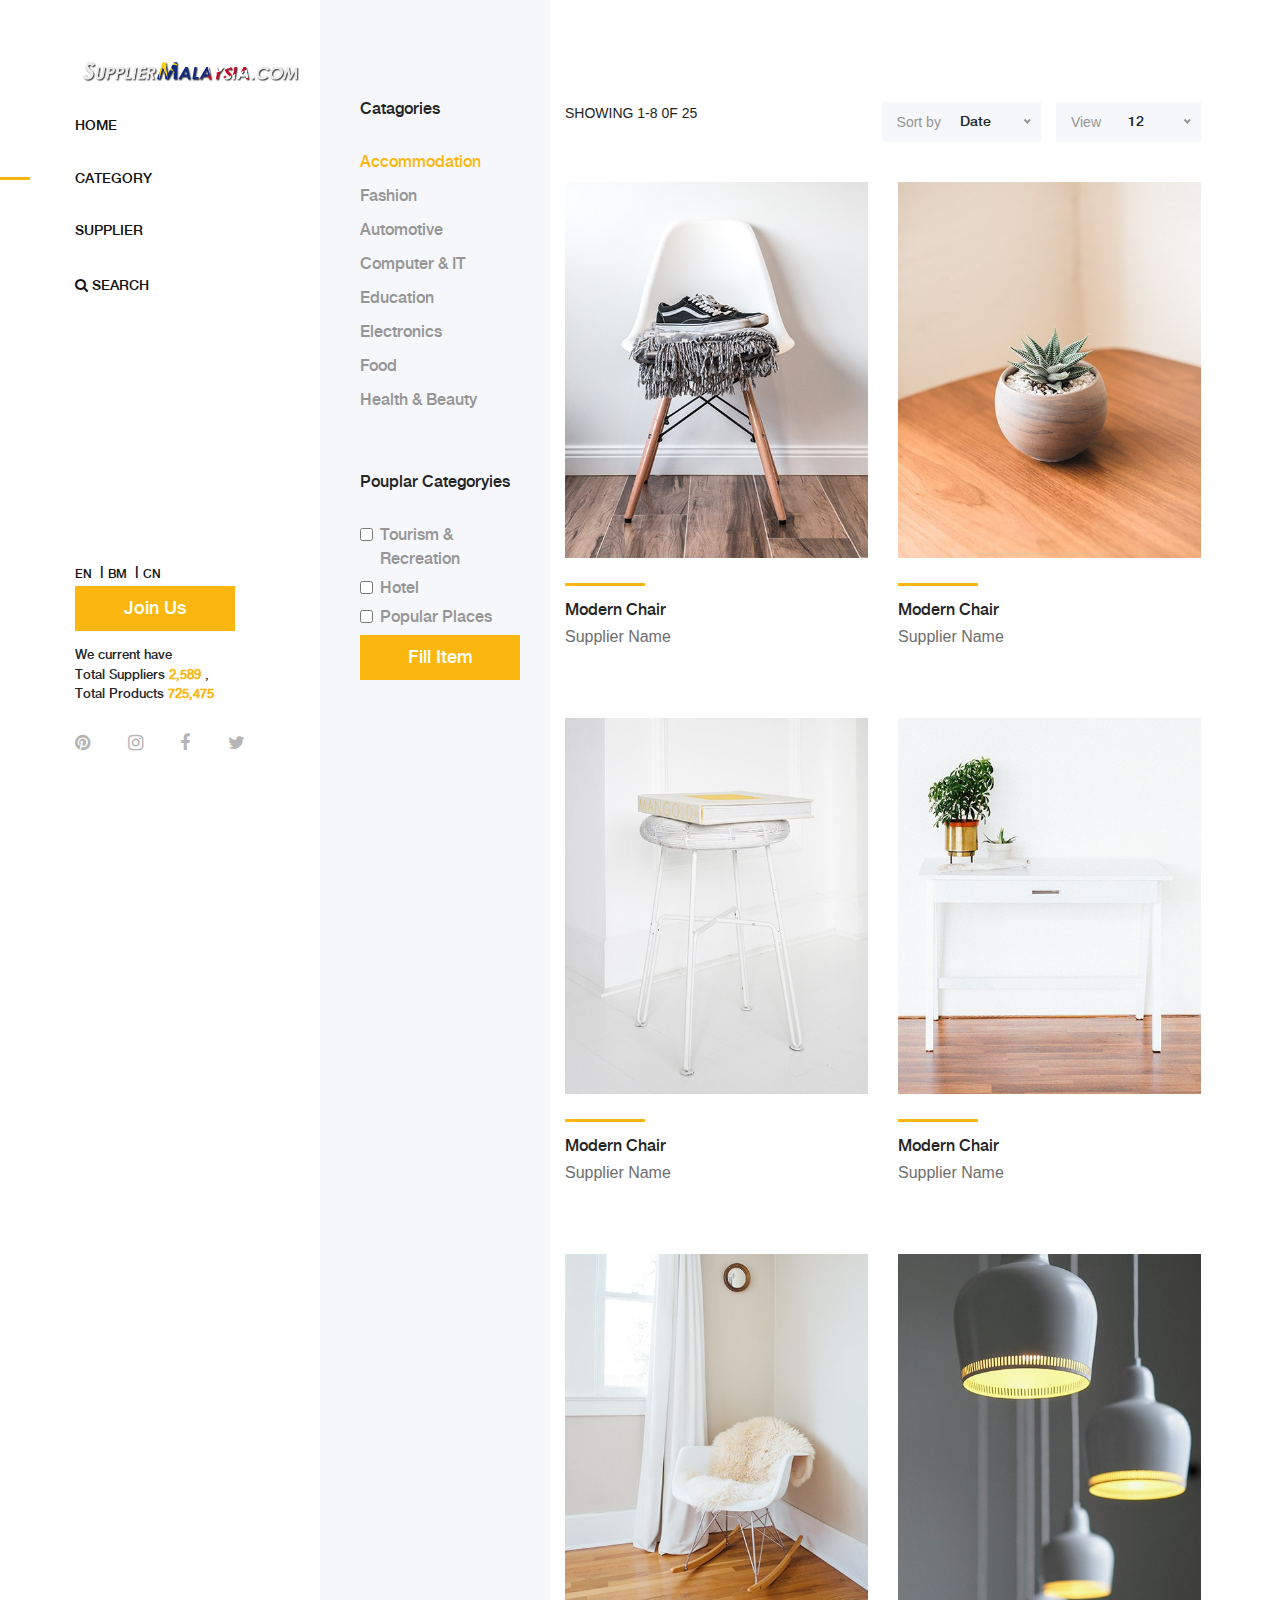
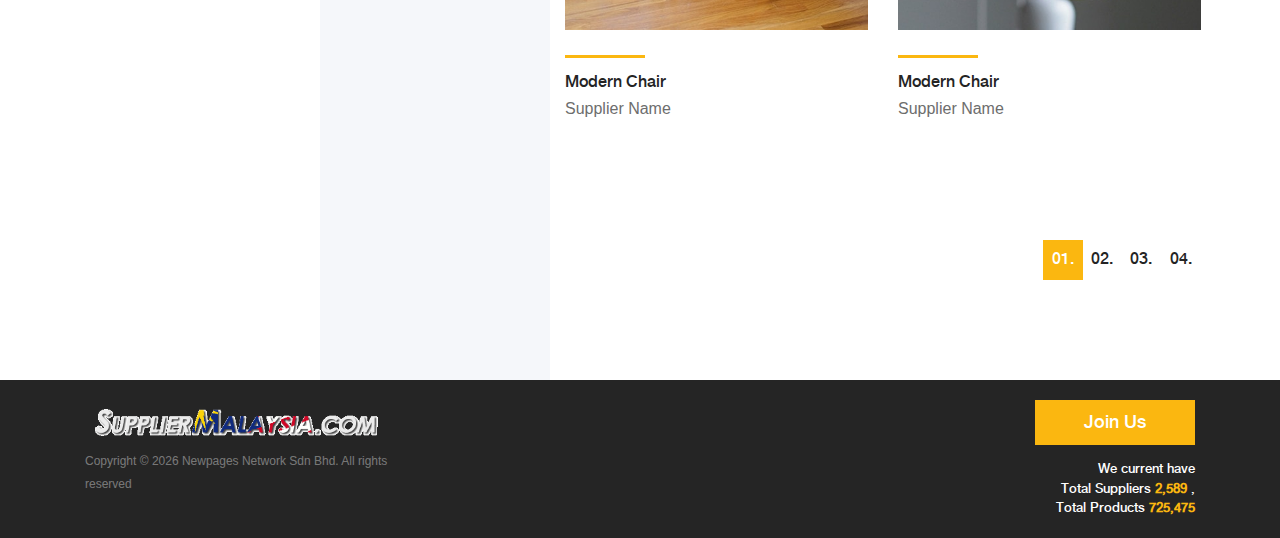
==== category-accommodation.html @ 4eb39ed2 "update" ====
<html lang="en">

<head>
    <meta charset="UTF-8">
    <meta name="description" content>
    <meta http-equiv="X-UA-Compatible" content="IE=edge">
    <meta name="viewport" content="width=device-width, initial-scale=1, shrink-to-fit=no">

    <title>Supplier Malaysia | Category</title>

    <!-- Favicon -->
    <link rel="icon" href="img/core-img/favicon.ico">

    <!-- Core Style CSS -->
    <link rel="stylesheet" href="css/core-style.css">
    <link rel="stylesheet" href="style.css">

</head>

<body>
    <!-- Search Wrapper Area Start -->
    <div class="search-wrapper section-padding-100">
        <div class="search-close">
            <i class="fa fa-close" aria-hidden="true"></i>
        </div>
        <div class="container">
            <div class="row">
                <div class="col-12">
                    <div class="search-content">
                        <img src="img/core-img/logo.gif" alt>
                        <form action="#" method="get">
                            <input type="search" name="search" id="search" placeholder="Type your keyword...">
                            <button type="submit">
                                    <i class="fa fa-search"></i>
                                </button>
                        </form>
                    </div>
                </div>
            </div>
        </div>
    </div>
    <!-- Search Wrapper Area End -->

    <!-- ##### Main Content Wrapper Start ##### -->
    <div class="main-content-wrapper d-flex clearfix">

        <!-- Mobile Nav (max width 767px) -->
        <div class="mobile-nav">
            <!-- Navbar Brand -->
            <div class="sm-navbar-brand">
                <a href="index.html">
                    <img src="img/core-img/logo.gif" alt>
                </a>
            </div>
            <!-- Navbar Toggler -->
            <div class="sm-navbar-toggler">
                <span></span>
                <span></span>
                <span></span>
            </div>
        </div>

        <!-- Header Area Start -->
        <header class="header-area clearfix">
            <!-- Close Icon -->
            <div class="nav-close">
                <i class="fa fa-close" aria-hidden="true"></i>
            </div>
            <!-- Logo -->
            <div class="d-none d-md-block sm-logo mb-15">
                <a href="index.html">
                    <img src="img/core-img/logo.gif" alt>
                </a>
            </div>
            <!-- sm Nav -->
            <nav class="sm-nav">
                <ul>
                    <li>
                        <a href="index.html">Home</a>
                    </li>
                    <li class="active">
                        <a href="category-accommodation.html">Category</a>
                    </li>
                    <li>
                        <a href="category-supplier.html">Supplier</a>
                    </li>
                    <li>
                        <a href="#" class="search-nav">
                            <i class="fa fa-search"></i> Search
                        </a>
                    </li>
                </ul>
            </nav>
            <div class="sm-btn-group mb-250"></div>
            <!-- Button Group -->
            <div class="sm-btn-group mb-30">
                    <a href="#">EN</a>&nbsp
                    |&nbsp<a href="#">BM</a>&nbsp
                    |&nbsp<a href="#">CN</a>&nbsp
                <a href="joinUs.html" class="btn sm-btn mb-15">
                        Join Us
                    </a>
                <ul class="sm-nav">
                    <li style="font-size:.8rem">We current have</li>
                    <li style="font-size:.8rem">
                        Total Suppliers
                        <strong style="color:#fbb710;">2,589</strong> ,
                    </li>
                    <li style="font-size:.8rem">
                        Total Products
                        <strong style="color:#fbb710;">725,475</strong>
                    </li>
                </ul>
            </div>
            <!-- Social Button -->
            <div class="social-info d-flex justify-content-between">
                <a href="#">
                    <i class="fa fa-pinterest" aria-hidden="true"></i>
                </a>
                <a href="#">
                    <i class="fa fa-instagram" aria-hidden="true"></i>
                </a>
                <a href="#">
                    <i class="fa fa-facebook" aria-hidden="true"></i>
                </a>
                <a href="#">
                    <i class="fa fa-twitter" aria-hidden="true"></i>
                </a>
            </div>
        </header>
        <!-- Header Area End -->

        <div class="shop_sidebar_area">

            <!-- ##### Single Widget ##### -->
            <div class="widget catagory mb-50">
                <!-- Widget Title -->
                <h6 class="widget-title mb-30">Catagories</h6>

                <!-- Catagories -->
                <div class="catagories-menu">
                    <ul>
                        <li class="active">
                            <a href="category-accommodation.html">Accommodation</a>
                        </li>
                        <li>
                            <a href="category-fashion.html">Fashion</a>
                        </li>
                        <li>
                            <a href="category-automotive.html">Automotive</a>
                        </li>
                        <li>
                            <a href="category-computers&it.html">Computer & IT</a>
                        </li>
                        <li>
                            <a href="category-eduction.html">Education</a>
                        </li>
                        <li>
                            <a href="category-electronic.html">Electronics</a>
                        </li>
                        <li>
                            <a href="category-food.html">Food</a>
                        </li>
                        <li>
                            <a href="category-h&b.html">Health & Beauty</a>
                        </li>
                    </ul>
                </div>
            </div>

            <!-- ##### Single Widget ##### -->
            <div class="widget brands mb-50">
                <!-- Widget Title -->
                <h6 class="widget-title mb-30">Pouplar Categoryies</h6>

                <div class="widget-desc">
                    <!-- Single Form Check -->
                    <div class="form-check">
                        <input class="form-check-input" type="checkbox" value id="Accommodation">
                        <label class="form-check-label" for="sm">
                                Tourism & Recreation
                            </label>
                    </div>
                    <div class="form-check">
                        <input class="form-check-input" type="checkbox" value id="Accommodation">
                        <label class="form-check-label" for="sm">
                                Hotel
                            </label>
                    </div>
                    <div class="form-check">
                        <input class="form-check-input" type="checkbox" value id="Accommodation">
                        <label class="form-check-label" for="sm">
                                Popular Places
                            </label>
                    </div>
                    <div class="sm-btn-group mb-30">
                        <button class="btn sm-btn">Fill Item</button>
                    </div>
                </div>
            </div>
        </div>

        <div class="sm_product_area section-padding-100">
            <div class="container-fluid">

                <div class="row">
                    <div class="col-12">
                        <div class="product-topbar d-xl-flex align-items-end justify-content-between">
                            <!-- Total Products -->
                            <div class="total-products">
                                <p>Showing 1-8 0f 25</p>
                            </div>
                            <!-- Sorting -->
                            <div class="product-sorting d-flex">
                                <div class="sort-by-date d-flex align-items-center mr-15">
                                    <p>Sort by</p>
                                    <form action="#" method="get">
                                        <select name="select" id="sortBydate">
                                                <option value="value">Date</option>
                                                <option value="value">Newest</option>
                                                <option value="value">Popular</option>
                                            </select>
                                    </form>
                                </div>
                                <div class="view-product d-flex align-items-center">
                                    <p>View</p>
                                    <form action="#" method="get">
                                        <select name="select" id="viewProduct">
                                                <option value="value">12</option>
                                                <option value="value">24</option>
                                                <option value="value">48</option>
                                                <option value="value">96</option>
                                            </select>
                                    </form>
                                </div>
                            </div>
                        </div>
                    </div>
                </div>

                <div class="row">

                    <!-- Single Product Area -->
                    <div class="col-12 col-sm-6 col-md-12 col-xl-6">
                        <div class="single-product-wrapper">
                            <!-- Product Image -->
                            <div class="product-img">
                                <a href="product-details.html">
                                    <img src="img/product-img/product1.jpg" alt>
                                    <!-- Hover Thumb -->
                                    <img class="hover-img" src="img/product-img/product2.jpg" alt>
                                </a>
                            </div>

                            <!-- Product Description -->
                            <div class="product-description d-flex align-items-center justify-content-between">
                                <!-- Product Meta Data -->
                                <div class="product-meta-data">
                                    <div class="line"></div>
                                    <a href="product-details.html">
                                        <h6>Modern Chair</h6>
                                        <p>Supplier Name</p>
                                    </a>
                                </div>
                            </div>
                        </div>
                    </div>

                    <!-- Single Product Area -->
                    <div class="col-12 col-sm-6 col-md-12 col-xl-6">
                        <div class="single-product-wrapper">
                            <!-- Product Image -->
                            <div class="product-img">
                                <a href="product-details.html">
                                    <img src="img/product-img/product2.jpg" alt>
                                    <!-- Hover Thumb -->
                                    <img class="hover-img" src="img/product-img/product3.jpg" alt>
                                </a>
                            </div>

                            <!-- Product Description -->
                            <div class="product-description d-flex align-items-center justify-content-between">
                                <!-- Product Meta Data -->
                                <div class="product-meta-data">
                                    <div class="line"></div>
                                    <a href="product-details.html">
                                        <h6>Modern Chair</h6>
                                        <p>Supplier Name</p>
                                    </a>
                                </div>
                            </div>
                        </div>
                    </div>

                    <!-- Single Product Area -->
                    <div class="col-12 col-sm-6 col-md-12 col-xl-6">
                        <div class="single-product-wrapper">
                            <!-- Product Image -->
                            <div class="product-img">
                                <a href="product-details.html">
                                    <img src="img/product-img/product3.jpg" alt>
                                    <!-- Hover Thumb -->
                                    <img class="hover-img" src="img/product-img/product4.jpg" alt>
                                </a>
                            </div>

                            <!-- Product Description -->
                            <div class="product-description d-flex align-items-center justify-content-between">
                                <!-- Product Meta Data -->
                                <div class="product-meta-data">
                                    <div class="line"></div>
                                    <a href="product-details.html">
                                        <h6>Modern Chair</h6>
                                        <p>Supplier Name</p>
                                    </a>
                                </div>
                            </div>
                        </div>
                    </div>

                    <!-- Single Product Area -->
                    <div class="col-12 col-sm-6 col-md-12 col-xl-6">
                        <div class="single-product-wrapper">
                            <!-- Product Image -->
                            <div class="product-img">
                                <a href="product-details.html">
                                    <img src="img/product-img/product4.jpg" alt>
                                    <!-- Hover Thumb -->
                                    <img class="hover-img" src="img/product-img/product5.jpg" alt>
                                </a>
                            </div>

                            <!-- Product Description -->
                            <div class="product-description d-flex align-items-center justify-content-between">
                                <!-- Product Meta Data -->
                                <div class="product-meta-data">
                                    <div class="line"></div>
                                    <a href="product-details.html">
                                        <h6>Modern Chair</h6>
                                        <p>Supplier Name</p>
                                    </a>
                                </div>
                            </div>
                        </div>
                    </div>

                    <!-- Single Product Area -->
                    <div class="col-12 col-sm-6 col-md-12 col-xl-6">
                        <div class="single-product-wrapper">
                            <!-- Product Image -->
                            <div class="product-img">
                                <a href="product-details.html">
                                    <img src="img/product-img/product5.jpg" alt>
                                    <!-- Hover Thumb -->
                                    <img class="hover-img" src="img/product-img/product6.jpg" alt>
                                </a>
                            </div>

                            <!-- Product Description -->
                            <div class="product-description d-flex align-items-center justify-content-between">
                                <!-- Product Meta Data -->
                                <div class="product-meta-data">
                                    <div class="line"></div>
                                    <a href="product-details.html">
                                        <h6>Modern Chair</h6>
                                        <p>Supplier Name</p>
                                    </a>
                                </div>
                            </div>
                        </div>
                    </div>

                    <!-- Single Product Area -->
                    <div class="col-12 col-sm-6 col-md-12 col-xl-6">
                        <div class="single-product-wrapper">
                            <!-- Product Image -->
                            <div class="product-img">
                                <a href="product-details.html">
                                    <img src="img/product-img/product6.jpg" alt>
                                    <!-- Hover Thumb -->
                                    <img class="hover-img" src="img/product-img/product1.jpg" alt>
                                </a>
                            </div>

                            <!-- Product Description -->
                            <div class="product-description d-flex align-items-center justify-content-between">
                                <!-- Product Meta Data -->
                                <div class="product-meta-data">
                                    <div class="line"></div>
                                    <a href="product-details.html">
                                        <h6>Modern Chair</h6>
                                        <p>Supplier Name</p>
                                    </a>
                                </div>
                            </div>
                        </div>
                    </div>
                </div>

                <div class="row">
                    <div class="col-12">
                        <!-- Pagination -->
                        <nav aria-label="navigation">
                            <ul class="pagination justify-content-end mt-50">
                                <li class="page-item active">
                                    <a class="page-link" href="#">
                                            01.
                                        </a>
                                </li>
                                <li class="page-item">
                                    <a class="page-link" href="#">
                                            02.
                                        </a>
                                </li>
                                <li class="page-item">
                                    <a class="page-link" href="#">
                                            03.
                                        </a>
                                </li>
                                <li class="page-item">
                                    <a class="page-link" href="#">
                                            04.
                                        </a>
                                </li>
                            </ul>
                        </nav>
                    </div>
                </div>
            </div>
        </div>
    </div>
    <!-- ##### Main Content Wrapper End ##### -->

    <!-- ##### Footer Area Start ##### -->
    <footer class="footer_area clearfix">
        <div class="container">
            <div class="row align-items-center">
                <!-- Single Widget Area -->
                <div class="col-12 col-lg-4">
                    <div class="single_widget_area">
                        <!-- Logo -->
                        <div class="footer-logo mr-50">
                            <a href="index.html">
                                <img src="img/core-img/logo.gif" alt>
                            </a>
                        </div>
                        <!-- Copywrite Text -->
                        <p class="copywrite">
                            Copyright ©
                            <script>
                                document.write(new Date().getFullYear());
                            </script>
                            Newpages Network Sdn Bhd. All rights reserved
                        </p>
                    </div>
                </div>
                <!-- Single Widget Area -->
                <div class="col-12 col-lg-8 text-right">
                    <div class="single_widget_area">
                        <!-- Footer Menu -->
                        <div class="footer_menu">
                            <a href="joinUs.html" class="btn sm-btn mb-15">
                                    Join Us
                                </a>
                            <ul class="text-right">
                                <li style="font-size:.8rem; color:white;">We current have</li>
                                <li style="font-size:.8rem; color:white;">
                                    Total Suppliers
                                    <strong style="color:#fbb710;">2,589</strong> ,
                                </li>
                                <li style="font-size:.8rem; color:white;">
                                    Total Products
                                    <strong style="color:#fbb710;">725,475</strong>
                                </li>
                            </ul>
                        </div>
                    </div>
                </div>
            </div>
        </div>
    </footer>
    <!-- ##### Footer Area End ##### -->

    <!-- ##### jQuery (Necessary for All JavaScript Plugins) ##### -->
    <script src="js/jquery/jquery-2.2.4.min.js"></script>
    <!-- Popper js -->
    <script src="js/popper.min.js"></script>
    <!-- Bootstrap js -->
    <script src="js/bootstrap.min.js"></script>
    <!-- Plugins js -->
    <script src="js/plugins.js"></script>
    <!-- Active js -->
    <script src="js/active.js"></script>
    <!-- My js -->
    <script src="js/myFuntion.js"></script>
</body>

</html>
---- css/core-style.css ----
/* [Master Stylesheet v-1.0.0] */


/* :: :: 1.0 Import Fonts */

@import url(../css/bootstrap.min.css);
@import url(../css/owl.carousel.css);
@import url(../css/animate.css);
@import url(../css/magnific-popup.css);
@import url(../css/jquery-ui.min.css);
@import url(../css/nice-select.css);
@import url(../css/font-awesome.min.css);
@font-face {
    font-family: "helveticaneuebold";
    src: url("../fonts/helvetica_neu_bold-webfont.woff2") format("woff2"), url("../fonts/helvetica_neu_bold-webfont.woff") format("woff");
    font-weight: normal;
    font-style: normal;
}

@font-face {
    font-family: "helveticaneuemedium";
    src: url("../fonts/helveticaneue_medium-webfont.woff2") format("woff2"), url("../fonts/helveticaneue_medium-webfont.woff") format("woff");
    font-weight: normal;
    font-style: normal;
}


/* :: 2.0 Import All CSS */


/* :: 3.0 Base CSS */

* {
    margin: 0;
    padding: 0;
}

body {
    font-family: "helveticaneuemedium";
    font-size: 16px;
}

h1,
h2,
h3,
h4,
h5,
h6 {
    color: #242424;
    line-height: 1.3;
    font-weight: 400;
}

p {
    color: #6d6d6d;
    font-size: 16px;
    line-height: 1.9;
    font-weight: 400;
}

a {
    -webkit-transition: all 500ms ease 0s;
    transition: all 500ms ease 0s;
    text-decoration: none;
    outline: 0 solid transparent;
    color: #131212;
    font-weight: 400;
    font-size: 12px;
}

a:hover,
a:focus {
    -webkit-transition: all 500ms ease 0s;
    transition: all 500ms ease 0s;
    text-decoration: none;
    outline: 0 solid transparent;
    color: #131212;
    font-weight: 400;
    font-size: 12px;
}

ul,
ol {
    margin: 0;
}

ul li,
ol li {
    list-style: none;
}

img {
    height: auto;
    max-width: 100%;
}


/* Spacing */

.mt-15 {
    margin-top: 15px !important;
}

.mt-30 {
    margin-top: 30px !important;
}

.mt-65 {
    margin-top: 65px !important;
}

.mt-50 {
    margin-top: 50px !important;
}

.mt-70 {
    margin-top: 70px !important;
}

.mt-100 {
    margin-top: 100px !important;
}

.mb-15 {
    margin-bottom: 15px !important;
}

.mb-30 {
    margin-bottom: 30px !important;
}

.mb-50 {
    margin-bottom: 50px !important;
}

.mb-70 {
    margin-bottom: 70px !important;
}

.mb-100 {
    margin-bottom: 100px !important;
}

.mb-250 {
    margin-bottom: 250px !important;
}

.ml-15 {
    margin-left: 15px !important;
}

.ml-30 {
    margin-left: 30px !important;
}

.ml-50 {
    margin-left: 50px !important;
}

.mr-15 {
    margin-right: 15px !important;
}

.mr-30 {
    margin-right: 30px !important;
}

.mr-50 {
    margin-right: 50px !important;
}


/* Height */

.height-400 {
    height: 400px !important;
}

.height-500 {
    height: 500px !important;
}

.height-600 {
    height: 600px !important;
}

.height-700 {
    height: 700px !important;
}

.height-800 {
    height: 800px !important;
}


/* Section Padding */

.section-padding-50 {
    padding-top: 50px;
    padding-bottom: 100px;
}

.section-padding-100 {
    padding-top: 100px;
    padding-bottom: 100px;
}

.section-padding-100-0 {
    padding-top: 100px;
    padding-bottom: 0;
}

.section-padding-0-100 {
    padding-top: 0;
    padding-bottom: 100px;
}


/* Section Heading */

.section-heading {
    margin-bottom: 50px;
    position: relative;
    z-index: 1;
}

.section-heading h2 {
    font-size: 30px;
    margin-bottom: 0;
    text-transform: capitalize;
    font-weight: 600;
}

.section-heading.text-left {
    text-align: left !important;
}


/* Miscellaneous */

.bg-img {
    background-position: center center;
    background-size: cover;
    background-repeat: no-repeat;
}

.bg-white {
    background-color: #ffffff !important;
}

.bg-dark {
    background-color: #000000 !important;
}

.bg-transparent {
    background-color: transparent !important;
}

.font-bold {
    font-weight: 700;
}

.font-light {
    font-weight: 300;
}

.bg-overlay,
.bg-overlay-white {
    position: relative;
    z-index: 2;
    background-position: center center;
    background-size: cover;
}

.bg-overlay:hover,
.bg-overlay-white:hover {
    position: absolute;
    z-index: -1;
    top: 0;
    left: 0;
    width: 100%;
    height: 100%;
    content: "";
}

.bg-overlay:hover {
    background-color: rgba(0, 0, 0, 0.5);
}

.bg-overlay-white:hover {
    background-color: rgba(255, 255, 255, 0.9);
}

.mfp-image-holder .mfp-close,
.mfp-iframe-holder .mfp-close {
    color: #fff;
    right: 0;
    padding-right: 0;
    width: 30px;
    height: 30px;
    background-color: #fbb710;
    line-height: 30px;
    text-align: center;
    position: absolute;
    top: 40px;
    right: -30px;
}

@media only screen and (max-width: 767px) {
    .mfp-image-holder .mfp-close,
    .mfp-iframe-holder .mfp-close {
        right: 0;
    }
}

.navbar-toggler {
    background-color: #fbb710;
    border-radius: 0;
    margin-bottom: 15px;
}

.navbar-toggler i {
    font-size: 12px;
    color: #fff;
}

@media only screen and (min-width: 768px) and (max-width: 991px) {
    .navbar {
        display: block;
    }
}

@media only screen and (max-width: 767px) {
    .navbar {
        display: block;
    }
}

.mobile-nav {
    position: fixed;
    width: 100%;
    height: 70px;
    background-color: #fff;
    z-index: 3000;
    top: 0;
    left: 0;
    right: 0;
    padding: 0.5em 2em;
    -webkit-box-align: center;
    -ms-flex-align: center;
    -ms-grid-row-align: center;
    align-items: center;
    -webkit-box-pack: justify;
    -ms-flex-pack: justify;
    justify-content: space-between;
    box-shadow: 0 4px 15px 0 rgba(0, 0, 0, 0.15);
    display: none;
}

@media only screen and (max-width: 767px) {
    .mobile-nav {
        display: -webkit-box;
        display: -ms-flexbox;
        display: flex;
    }
}

.mobile-nav .sm-navbar-brand {
    -webkit-box-flex: 0;
    -ms-flex: 0 0 250px;
    flex: 0 0 250px;
    max-width: 250px;
}

.mobile-nav .sm-navbar-brand img {
    width: 500px;
}

.mobile-nav .sm-navbar-brand a {
    display: block;
    max-width: 100%;
}

.mobile-nav .sm-navbar-toggler {
    cursor: pointer;
}

.mobile-nav .sm-navbar-toggler span {
    width: 28px;
    height: 3px;
    background-color: #fbb710;
    display: block;
    margin-bottom: 5px;
    border-radius: 2px;
}

.mobile-nav .sm-navbar-toggler span:last-child {
    margin-bottom: 0;
}


/* ScrollUp */

#scrollUp {
    background-color: #fbb710;
    border-radius: 0;
    bottom: 60px;
    box-shadow: 0 2px 6px 0 rgba(0, 0, 0, 0.3);
    color: #ffffff;
    font-size: 24px;
    height: 40px;
    line-height: 40px;
    right: 60px;
    text-align: center;
    width: 40px;
    -webkit-transition-duration: 500ms;
    transition-duration: 500ms;
}

#scrollUp:hover {
    background-color: #131212;
}

@media only screen and (max-width: 767px) {
    #scrollUp {
        bottom: 30px;
        right: 30px;
    }
}


/* Essence Button */

.sm-btn {
    display: inline-block;
    min-width: 160px;
    height: 45px;
    color: #ffffff;
    border: none;
    border-radius: 0;
    padding: 0 7px;
    font-size: 18px;
    line-height: 45px;
    background-color: #fbb710;
    font-weight: 300;
}

.sm-btn.active,
.sm-btn:hover,
.sm-btn:focus {
    font-size: 18px;
    color: #ffffff;
    background-color: #131212;
}


/* :: 4.0 Search Wrapper Area CSS */

.search-wrapper {
    position: fixed;
    z-index: 1;
    width: 100%;
    height: 80px;
    z-index: 5000;
    top: -200px;
    left: 0;
    background-color: white;
    -webkit-transition-duration: 500ms;
    transition-duration: 500ms;
    display: flex;
    align-items: center;
}

.search-wrapper .search-content form {
    position: relative;
    z-index: 1;
    box-shadow: 0 0 5px rgba(0, 0, 0, 0.075);
}

.search-wrapper .search-content form input {
    width: 100%;
    height: 60px;
    border: none;
    padding-left: 50px;
    font-size: 14px;
    color: #6b6b6b;
}

.search-wrapper .search-content form button {
    position: absolute;
    top: 0;
    left: 0;
    border: none;
    width: 50px;
    height: 60px;
    z-index: 10;
    cursor: pointer;
    background-color: transparent;
    text-align: center;
}

.search-wrapper .search-close {
    -webkit-transition-duration: 500ms;
    transition-duration: 500ms;
    width: 40px;
    height: 40px;
    position: absolute;
    top: 0;
    right: 0;
    background-color: red;
    text-align: center;
    color: #fff;
    line-height: 40px;
    font-size: 12px;
    cursor: pointer;
    background-color: #fbb710;
}

.search-wrapper .search-close:hover {
    background-color: #131212;
}


/* :: 5.0 Welcome Area CSS */

.main-content-wrapper {
    position: relative;
    z-index: 1;
    -webkit-transition-duration: 500ms;
    transition-duration: 500ms;
    -ms-flex-wrap: wrap;
    flex-wrap: wrap;
}

@media only screen and (max-width: 767px) {
    .main-content-wrapper {
        margin-top: 0px;
        z-index: 100;
    }
}

.main-content-wrapper .header-area {
    -webkit-transition-duration: 500ms;
    transition-duration: 500ms;
    position: relative;
    z-index: 1;
    -webkit-box-flex: 0;
    -ms-flex: 0 0 320px;
    flex: 0 0 320px;
    width: 320px;
    max-width: 320px;
    background-color: #fff;
    padding: 60px 75px;
}

@media only screen and (min-width: 768px) and (max-width: 991px) {
    .main-content-wrapper .header-area {
        -webkit-box-flex: 0;
        -ms-flex: 0 0 280px;
        flex: 0 0 280px;
        width: 280px;
        max-width: 280px;
        padding: 50px;
    }
}

@media only screen and (max-width: 767px) {
    .main-content-wrapper .header-area {
        -webkit-transition-duration: 500ms;
        transition-duration: 500ms;
        -webkit-box-flex: 0;
        -ms-flex: 0 0 320px;
        flex: 0 0 320px;
        width: 320px;
        max-width: 320px;
        position: fixed;
        z-index: 4000;
        top: 0;
        left: -350px;
        height: 100%;
        overflow-x: hidden;
        overflow-y: scroll;
        display: block;
    }
}

.main-content-wrapper .header-area.bp-xs-on {
    left: 0;
}

.main-content-wrapper .header-area .nav-close {
    -webkit-transition-duration: 500ms;
    transition-duration: 500ms;
    width: 40px;
    height: 40px;
    position: absolute;
    top: 0;
    right: 15px;
    background-color: red;
    text-align: center;
    color: #fff;
    line-height: 40px;
    font-size: 12px;
    cursor: pointer;
    background-color: #fbb710;
    display: none;
}

@media only screen and (max-width: 767px) {
    .main-content-wrapper .header-area .nav-close {
        display: block;
    }
}

.main-content-wrapper .header-area .nav-close:hover {
    background-color: #131212;
}

.main-content-wrapper .header-area .logo {
    margin-bottom: 100px;
    display: block;
}

.main-content-wrapper .header-area .sm-nav li a {
    font-size: 14px;
    text-transform: uppercase;
    position: relative;
    z-index: 1;
    padding: 20px 0;
    display: block;
    line-height: 0.9;
    color: #131212;
    font-weight: normal;
}

.main-content-wrapper .header-area .sm-nav li a::after {
    -webkit-transition-duration: 500ms;
    transition-duration: 500ms;
    width: 30px;
    height: 3px;
    position: absolute;
    top: 50%;
    margin-top: -1.5px;
    left: -150px;
    background-color: #fbb710;
    z-index: 10;
    content: "";
}

.main-content-wrapper .header-area .sm-nav li a:hover,
.main-content-wrapper .header-area .sm-nav li a:focus {
    color: #fbb710;
}

.main-content-wrapper .header-area .sm-nav li:hover a::after,
.main-content-wrapper .header-area .sm-nav li:focus a::after {
    left: -75px;
}

@media only screen and (min-width: 768px) and (max-width: 991px) {
    .main-content-wrapper .header-area .sm-nav li:hover a::after,
    .main-content-wrapper .header-area .sm-nav li:focus a::after {
        left: -50px;
    }
}

.main-content-wrapper .header-area .sm-nav li.active a::after {
    left: -75px;
}

@media only screen and (min-width: 768px) and (max-width: 991px) {
    .main-content-wrapper .header-area .sm-nav li.active a::after {
        left: -50px;
    }
}

.main-content-wrapper .header-area .sm-btn-group .sm-btn {
    width: 160px;
    display: block;
}

.main-content-wrapper .header-area .cart-fav-search a {
    display: block;
    text-transform: uppercase;
    font-size: 16px;
    padding: 15px 0;
    color: #131212;
    line-height: 1;
}

.main-content-wrapper .header-area .cart-fav-search a .search-nav {
    padding-bottom: 0;
}

.main-content-wrapper .header-area .cart-fav-search a span {
    color: #9e9e9e;
}

.main-content-wrapper .header-area .cart-fav-search a img {
    margin-right: 10px;
}

.main-content-wrapper .header-area .cart-fav-search a:hover,
.main-content-wrapper .header-area .cart-fav-search a:focus {
    color: #fbb710;
}

.main-content-wrapper .header-area .social-info a {
    color: #b5b5b5;
    display: inline-block;
}

.main-content-wrapper .header-area .social-info a i {
    font-size: 18px;
}

.main-content-wrapper .header-area .social-info a:hover,
.main-content-wrapper .header-area .social-info a:focus {
    color: #fbb710;
}

@media only screen and (max-width: 767px) {
    .main-content-wrapper .header-area .social-info {
        margin-bottom: 75px;
    }
}

.main-content-wrapper .products-catagories-area {
    -webkit-box-flex: 0;
    -ms-flex: 0 0 calc(100% - 320px);
    flex: 0 0 calc(100% - 320px);
    width: calc(100% - 320px);
    max-width: calc(100% - 320px);
}

@media only screen and (min-width: 768px) and (max-width: 991px) {
    .main-content-wrapper .products-catagories-area {
        -webkit-box-flex: 0;
        -ms-flex: 0 0 calc(100% - 280px);
        flex: 0 0 calc(100% - 280px);
        width: calc(100% - 280px);
        max-width: calc(100% - 280px);
    }
}

@media only screen and (max-width: 767px) {
    .main-content-wrapper .products-catagories-area {
        -webkit-box-flex: 0;
        -ms-flex: 0 0 100%;
        flex: 0 0 100%;
        width: 100%;
        max-width: 100%;
    }
}

.main-content-wrapper .shop_sidebar_area {
    position: relative;
    z-index: 1;
    -webkit-box-flex: 0;
    -ms-flex: 0 0 230px;
    flex: 0 0 230px;
    width: 230px;
    max-width: 230px;
    background-color: #f5f7fa;
    padding: 100px 40px;
}

@media only screen and (min-width: 768px) and (max-width: 991px) {
    .main-content-wrapper .shop_sidebar_area {
        -webkit-box-flex: 0;
        -ms-flex: 0 0 180px;
        flex: 0 0 180px;
        width: 180px;
        max-width: 180px;
        padding: 100px 15px;
    }
}

@media only screen and (max-width: 767px) {
    .main-content-wrapper .shop_sidebar_area {
        -webkit-box-flex: 0;
        -ms-flex: 0 0 100%;
        flex: 0 0 100%;
        width: 100%;
        max-width: 100%;
        -webkit-box-ordinal-group: 3;
        -ms-flex-order: 2;
        order: 2;
    }
}

.main-content-wrapper .sm_product_area {
    position: relative;
    z-index: 1;
    -webkit-box-flex: 0;
    -ms-flex: 0 0 calc(95% - 550px);
    flex: 0 0 calc(95% - 550px);
    width: calc(95% - 550px);
    max-width: calc(95% - 550px);
}

@media only screen and (min-width: 992px) and (max-width: 1199px) {
    .main-content-wrapper .sm_product_area {
        -webkit-box-flex: 0;
        -ms-flex: 0 0 calc(100% - 550px);
        flex: 0 0 calc(100% - 550px);
        width: calc(100% - 550px);
        max-width: calc(100% - 550px);
    }
}

@media only screen and (min-width: 768px) and (max-width: 991px) {
    .main-content-wrapper .sm_product_area {
        -webkit-box-flex: 0;
        -ms-flex: 0 0 calc(100% - 460px);
        flex: 0 0 calc(100% - 460px);
        width: calc(100% - 460px);
        max-width: calc(100% - 460px);
    }
}

@media only screen and (max-width: 767px) {
    .main-content-wrapper .sm_product_area {
        -webkit-box-flex: 0;
        -ms-flex: 0 0 100%;
        flex: 0 0 100%;
        width: 100%;
        max-width: 100%;
        -webkit-box-ordinal-group: 2;
        -ms-flex-order: 1;
        order: 1;
        padding-top: 50px;
    }
}

.main-content-wrapper .form-table-area {
    position: relative;
    z-index: 1;
    -webkit-box-flex: 0;
    -ms-flex: 0 0 calc(95% - 320px);
    flex: 0 0 calc(95% - 320px);
    width: calc(95% - 320px);
    max-width: calc(95% - 320px);
}

@media only screen and (min-width: 992px) and (max-width: 1199px) {
    .main-content-wrapper .form-table-area {
        -webkit-box-flex: 0;
        -ms-flex: 0 0 calc(100% - 320px);
        flex: 0 0 calc(100% - 320px);
        width: calc(100% - 320px);
        max-width: calc(100% - 320px);
    }
}

@media only screen and (min-width: 768px) and (max-width: 991px) {
    .main-content-wrapper .form-table-area {
        -webkit-box-flex: 0;
        -ms-flex: 0 0 calc(100% - 280px);
        flex: 0 0 calc(100% - 280px);
        width: calc(100% - 280px);
        max-width: calc(100% - 280px);
    }
}

@media only screen and (max-width: 767px) {
    .main-content-wrapper .form-table-area {
        -webkit-box-flex: 0;
        -ms-flex: 0 0 100%;
        flex: 0 0 100%;
        width: 100%;
        max-width: 100%;
        padding-top: 0;
    }
}

.main-content-wrapper .form-table-area .cart-title h2 {
    font-size: 30px;
    margin-bottom: 30px;
    color: #242424;
}

.main-content-wrapper .form-table-area table thead {
    width: 100%;
    display: block;
}

.main-content-wrapper .form-table-area table thead tr {
    display: -webkit-box;
    display: -ms-flexbox;
    display: flex;
    width: 100%;
    height: 40px;
    background-color: #f5f7fa;
}

.main-content-wrapper .form-table-area table thead tr th {
    border-top: none;
    border-bottom: none;
    -webkit-box-flex: 0;
    -ms-flex: 0 0 25%;
    flex: 0 0 25%;
    width: 25%;
    max-width: 25%;
    font-size: 12px;
    color: #242424;
    text-transform: capitalize;
    font-weight: 400;
}

.main-content-wrapper .form-table-area table tbody {
    width: 100%;
    display: block;
}

.main-content-wrapper .form-table-area table tbody tr {
    display: -webkit-box;
    display: -ms-flexbox;
    display: flex;
    -webkit-box-align: center;
    -ms-flex-align: center;
    -ms-grid-row-align: center;
    align-items: center;
    width: 100%;
}

.main-content-wrapper .form-table-area table tbody tr td {
    border: none;
    -webkit-box-flex: 0;
    -ms-flex: 0 0 25%;
    flex: 0 0 25%;
    width: 25%;
    max-width: 25%;
}

.main-content-wrapper .form-table-area table tbody tr td h5 {
    font-size: 16px;
    color: #252525;
}

@media only screen and (min-width: 992px) and (max-width: 1199px) {
    .main-content-wrapper .form-table-area table tbody tr td h5 {
        font-size: 14px;
    }
}

@media only screen and (min-width: 768px) and (max-width: 991px) {
    .main-content-wrapper .form-table-area table tbody tr td h5 {
        font-size: 14px;
    }
}

@media only screen and (max-width: 767px) {
    .main-content-wrapper .form-table-area table tbody tr td h5 {
        font-size: 12px;
    }
}

.main-content-wrapper .form-table-area table tbody tr td .qty-btn p {
    margin-bottom: 0;
    line-height: 40px;
    height: 40px;
    padding: 0 15px;
    background-color: #f5f7fa;
    color: #242424;
    font-size: 14px;
}

@media only screen and (min-width: 768px) and (max-width: 991px) {
    .main-content-wrapper .form-table-area table tbody tr td .qty-btn p {
        padding: 0 10px;
    }
}

.main-content-wrapper .form-table-area table tbody tr td .qty-btn .quantity {
    position: relative;
    z-index: 1;
}

.main-content-wrapper .form-table-area table tbody tr td .qty-btn .quantity input {
    text-align: center;
    background-color: #f5f7fa;
    height: 40px;
    width: 60px;
    border: none;
    -moz-appearance: textfield;
    -webkit-appearance: textfield;
    appearance: textfield;
    color: #242424;
    font-size: 14px;
}

@media only screen and (min-width: 768px) and (max-width: 991px) {
    .main-content-wrapper .form-table-area table tbody tr td .qty-btn .quantity input {
        width: 45px;
    }
}

.main-content-wrapper .form-table-area table tbody tr td .qty-btn .quantity .qty-plus {
    position: absolute;
    right: 0;
    top: 0;
    line-height: 40px;
    width: 20px;
    text-align: center;
    height: 40px;
    cursor: pointer;
    color: #242424;
    font-size: 10px;
}

.main-content-wrapper .form-table-area table tbody tr td .qty-btn .quantity .qty-minus {
    position: absolute;
    top: 0;
    right: 40px;
    line-height: 40px;
    width: 20px;
    height: 40px;
    text-align: center;
    cursor: pointer;
    color: #242424;
    font-size: 10px;
}

@media only screen and (min-width: 768px) and (max-width: 991px) {
    .main-content-wrapper .form-table-area table tbody tr td .qty-btn .quantity .qty-minus {
        right: 30px;
    }
}

.main-content-wrapper .form-table-area .cart-summary {
    background-color: #f5f7fa;
    margin-top: 118px;
    position: relative;
    z-index: 1;
    padding: 30px 20px;
}

.main-content-wrapper .form-table-area .cart-summary h5 {
    font-size: 18px;
    margin-bottom: 0;
}

.main-content-wrapper .form-table-area .cart-summary .summary-table {
    margin-top: 30px;
}

.main-content-wrapper .form-table-area .cart-summary .summary-table li {
    display: -webkit-box;
    display: -ms-flexbox;
    display: flex;
    -webkit-box-pack: justify;
    -ms-flex-pack: justify;
    justify-content: space-between;
    margin-bottom: 30px;
    text-transform: capitalize;
}

.main-content-wrapper .form-table-area .cart-summary .summary-table li span {
    color: #6b6b6b;
    font-size: 14px;
}

.main-content-wrapper .form-table-area .cart-summary .payment-method label {
    font-size: 14px;
    color: #6b6b6b;
    font-weight: 400;
    margin-bottom: 15px;
}

.main-content-wrapper .single-product-area {
    position: relative;
    z-index: 1;
    -webkit-box-flex: 0;
    -ms-flex: 0 0 calc(95% - 320px);
    flex: 0 0 calc(95% - 320px);
    width: calc(95% - 320px);
    max-width: calc(95% - 320px);
}

@media only screen and (min-width: 992px) and (max-width: 1199px) {
    .main-content-wrapper .single-product-area {
        -webkit-box-flex: 0;
        -ms-flex: 0 0 calc(100% - 320px);
        flex: 0 0 calc(100% - 320px);
        width: calc(100% - 320px);
        max-width: calc(100% - 320px);
    }
}

@media only screen and (min-width: 768px) and (max-width: 991px) {
    .main-content-wrapper .single-product-area {
        -webkit-box-flex: 0;
        -ms-flex: 0 0 calc(100% - 280px);
        flex: 0 0 calc(100% - 280px);
        width: calc(100% - 280px);
        max-width: calc(100% - 280px);
    }
}

@media only screen and (max-width: 767px) {
    .main-content-wrapper .single-product-area {
        -webkit-box-flex: 0;
        -ms-flex: 0 0 100%;
        flex: 0 0 100%;
        width: 100%;
        max-width: 100%;
        padding-top: 0;
    }
}

.main-content-wrapper .single-product-area .breadcrumb {
    background-color: transparent;
}

.main-content-wrapper .single-product-area .breadcrumb .breadcrumb-item {
    font-size: 14px;
    text-transform: uppercase;
}

.main-content-wrapper .single-product-area .breadcrumb .breadcrumb-item a {
    color: #242424;
    font-size: 14px;
    text-transform: uppercase;
}

.main-content-wrapper .single-product-area .breadcrumb .breadcrumb-item a:hover {
    color: #fbb710;
}

.main-content-wrapper .single-product-area .breadcrumb .breadcrumb-item+.breadcrumb-item::before {
    content: ">";
}

.main-content-wrapper .single-product-area .single_product_thumb {
    position: relative;
    z-index: 1;
    margin-bottom: 170px;
}

.main-content-wrapper .single-product-area .single_product_thumb .carousel-indicators {
    margin: 0 7.5px;
    bottom: -165px;
}

@media only screen and (min-width: 992px) and (max-width: 1199px) {
    .main-content-wrapper .single-product-area .single_product_thumb .carousel-indicators {
        bottom: -105px;
    }
}

@media only screen and (min-width: 768px) and (max-width: 991px) {
    .main-content-wrapper .single-product-area .single_product_thumb .carousel-indicators {
        bottom: -105px;
    }
}

@media only screen and (max-width: 767px) {
    .main-content-wrapper .single-product-area .single_product_thumb .carousel-indicators {
        bottom: -95px;
    }
}

.main-content-wrapper .single-product-area .single_product_thumb .carousel-indicators li {
    -webkit-box-flex: 0;
    -ms-flex: 0 0 25%;
    flex: 0 0 25%;
    width: 25%;
    min-width: 25%;
    height: 140px;
    background-position: center center;
    background-size: cover;
    border: 2px solid transparent;
    cursor: pointer;
}

@media only screen and (min-width: 992px) and (max-width: 1199px) {
    .main-content-wrapper .single-product-area .single_product_thumb .carousel-indicators li {
        height: 80px;
    }
}

@media only screen and (min-width: 768px) and (max-width: 991px) {
    .main-content-wrapper .single-product-area .single_product_thumb .carousel-indicators li {
        height: 80px;
    }
}

@media only screen and (max-width: 767px) {
    .main-content-wrapper .single-product-area .single_product_thumb .carousel-indicators li {
        height: 70px;
    }
}

.main-content-wrapper .single-product-area .single_product_thumb .carousel-indicators li.active {
    border: 2px solid #fbb710;
}

.main-content-wrapper .single-product-area .single_product_thumb .carousel-item a {
    cursor: zoom-in;
}

.main-content-wrapper .single-product-area .single_product_desc {
    position: relative;
    z-index: 1;
}

.main-content-wrapper .single-product-area .single_product_desc .product-meta-data .line {
    width: 80px;
    height: 3px;
    background-color: #fbb710;
    margin-bottom: 15px;
    display: block;
}

.main-content-wrapper .single-product-area .single_product_desc .product-meta-data .product-price {
    font-size: 24px;
    font-weight: 400;
    color: #fbb710;
    line-height: 1;
    margin-bottom: 10px;
}

.main-content-wrapper .single-product-area .single_product_desc .product-meta-data a {
    display: block;
}

.main-content-wrapper .single-product-area .single_product_desc .product-meta-data a h6 {
    font-size: 30px;
    margin-bottom: 5px;
}

@media only screen and (min-width: 992px) and (max-width: 1199px) {
    .main-content-wrapper .single-product-area .single_product_desc .product-meta-data a h6 {
        font-size: 20px;
    }
}

.main-content-wrapper .single-product-area .single_product_desc .product-meta-data .ratings-review .ratings i {
    font-size: 10px;
    color: #fbb710;
}

.main-content-wrapper .single-product-area .single_product_desc .product-meta-data .ratings-review .review a {
    display: inline-block;
    color: #6b6b6b;
    font-size: 14px;
}

.main-content-wrapper .single-product-area .single_product_desc .product-meta-data .avaibility {
    margin-bottom: 0;
    font-size: 12px;
    color: #6b6b6b;
    line-height: 1;
}

.main-content-wrapper .single-product-area .single_product_desc .product-meta-data .avaibility i {
    color: #20d34a;
    font-size: 12px;
}

.main-content-wrapper .single-product-area .single_product_desc .short_overview p {
    line-height: 2.1;
    color: #6b6b6b;
}

.main-content-wrapper .single-product-area .single_product_desc .cart p {
    margin-bottom: 0;
    line-height: 40px;
    height: 40px;
    padding: 0 15px;
    background-color: #f5f7fa;
}

.main-content-wrapper .single-product-area .single_product_desc .cart .quantity {
    position: relative;
    z-index: 1;
}

.main-content-wrapper .single-product-area .single_product_desc .cart .quantity input {
    text-align: center;
    background-color: #f5f7fa;
    height: 40px;
    width: 100px;
    border: none;
    -moz-appearance: textfield;
    -webkit-appearance: textfield;
    appearance: textfield;
    color: #959595;
}

.main-content-wrapper .single-product-area .single_product_desc .cart .quantity .qty-plus {
    position: absolute;
    right: 0;
    top: 0;
    line-height: 30px;
    width: 30px;
    text-align: center;
    height: 20px;
    cursor: pointer;
    color: #959595;
}

.main-content-wrapper .single-product-area .single_product_desc .cart .quantity .qty-minus {
    position: absolute;
    top: 21px;
    right: 0;
    line-height: 1;
    width: 30px;
    height: 25px;
    text-align: center;
    cursor: pointer;
    color: #959595;
}

.main-content-wrapper .single-product-area .single_product_desc .cart .sm-btn {
    width: 310px;
    height: 80px;
    line-height: 80px;
}

@media only screen and (min-width: 992px) and (max-width: 1199px) {
    .main-content-wrapper .single-product-area .single_product_desc .cart .sm-btn {
        width: 250px;
    }
}

@media only screen and (max-width: 767px) {
    .main-content-wrapper .single-product-area .single_product_desc .cart .sm-btn {
        width: 280px;
    }
}

.search-wrapper-on .search-wrapper {
    top: 0;
}

.search-wrapper-on .main-content-wrapper {
    margin-top: 150px;
}

.single-products-catagory {
    position: relative;
    z-index: 1;
    width: 33.33333%;
    top: 0;
}

@media only screen and (min-width: 992px) and (max-width: 1199px) {
    .single-products-catagory {
        width: 50%;
    }
}

@media only screen and (min-width: 768px) and (max-width: 991px) {
    .single-products-catagory {
        width: 100%;
    }
}

@media only screen and (max-width: 767px) {
    .single-products-catagory {
        width: 100%;
    }
}

@media only screen and (min-width: 576px) and (max-width: 767px) {
    .single-products-catagory {
        width: 50%;
    }
}

.single-products-catagory a {
    display: block;
    width: 100%;
    height: 100%;
    position: relative;
    z-index: 10;
}

.single-products-catagory a::after {
    -webkit-transition-duration: 250ms;
    transition-duration: 250ms;
    position: absolute;
    width: 100%;
    height: 100%;
    top: 0;
    left: 0;
    content: "";
    background-color: rgba(60, 60, 60, 0.7);
    z-index: 1;
    opacity: 0;
    visibility: visible;
}

.single-products-catagory a img {
    width: 100%;
}

.single-products-catagory .hover-content {
    position: absolute;
    top: 40px;
    left: 40px;
    z-index: 10;
}

@media only screen and (max-width: 767px) {
    .single-products-catagory .hover-content {
        top: 30px;
        left: 30px;
    }
}

.single-products-catagory .hover-content .line {
    width: 80px;
    height: 3px;
    background-color: #fbb710;
    display: block;
    margin-bottom: 15px;
}

.single-products-catagory .hover-content p {
    font-size: 16px;
    color: #6d6d6d;
    line-height: 1;
    margin-bottom: 5px;
    -webkit-transition-duration: 250ms;
    transition-duration: 250ms;
}

.single-products-catagory .hover-content h4 {
    margin-bottom: 0;
    -webkit-transition-duration: 250ms;
    transition-duration: 250ms;
}

.single-products-catagory:hover a::after,
.single-products-catagory:focus a::after {
    opacity: 1;
    visibility: visible;
}

.single-products-catagory:hover .hover-content p,
.single-products-catagory:hover .hover-content h4,
.single-products-catagory:focus .hover-content p,
.single-products-catagory:focus .hover-content h4 {
    color: #fff;
}


/* :: 7.0 Popular Products Area CSS */

.single-product-wrapper {
    position: relative;
    z-index: 1;
    margin-bottom: 50px;
    overflow: hidden;
    background-color: #ffffff;
}

.single-product-wrapper .product-img {
    position: relative;
    z-index: 1;
    overflow: hidden;
}

.single-product-wrapper .product-img img {
    width: 100%;
    -webkit-transition-duration: 500ms;
    transition-duration: 500ms;
}

.single-product-wrapper .product-img .hover-img {
    -webkit-transition-duration: 500ms;
    transition-duration: 500ms;
    position: absolute;
    top: 0;
    left: 0;
    width: 100%;
    z-index: 10;
    opacity: 0;
    visibility: hidden;
}

.single-product-wrapper .product-description {
    position: relative;
    z-index: 1;
    margin-top: 25px;
}

.single-product-wrapper .product-description .product-meta-data .line {
    width: 80px;
    height: 3px;
    background-color: #fbb710;
    margin-bottom: 15px;
    display: block;
}

.single-product-wrapper .product-description .product-meta-data .product-price {
    line-height: 1;
    color: #fbb710;
    font-size: 24px;
    margin-bottom: 10px;
}

.single-product-wrapper .product-description .product-meta-data a {
    display: block;
}

.single-product-wrapper .product-description .product-meta-data a h6 {
    margin-bottom: 0;
}

.single-product-wrapper .product-description .ratings-cart .ratings i {
    font-size: 10px;
    color: #fbb710;
}

.single-product-wrapper .product-description .ratings-cart .cart {
    display: block;
}

.single-product-wrapper:hover .product-img .hover-img {
    opacity: 1;
    visibility: visible;
}

.single-product-wrapper:hover .product-img .product-favourite a {
    opacity: 1;
    visibility: visible;
}

.pagination {
    position: relative;
    z-index: 1;
}

.pagination .page-item .page-link {
    width: 40px;
    height: 40px;
    border: none;
    font-size: 16px;
    font-weight: 400;
    line-height: 40px;
    padding: 0;
    text-align: center;
    color: #242424;
}

.pagination .page-item .page-link:hover,
.pagination .page-item .page-link:focus {
    color: #fff;
    box-shadow: none;
    background-color: #fbb710;
}

.pagination .page-item.active .page-link {
    color: #fff;
    box-shadow: none;
    background-color: #fbb710;
}

.pagination .page-item:first-child .page-link {
    margin-left: 0;
    border-top-left-radius: 0;
    border-bottom-left-radius: 0;
}

.pagination .page-item:last-child .page-link {
    margin-left: 0;
    border-top-right-radius: 0;
    border-bottom-right-radius: 0;
}


/* :: 8.0 Footer Area CSS */

.footer_area {
    position: relative;
    z-index: 1;
    background-color: #252525;
    padding: 20px 0;
}

.footer_area .single_widget_area .copywrite {
    font-size: 12px;
    color: rgba(255, 255, 255, 0.4);
    margin-top: 10px;
}

.footer_area .single_widget_area .copywrite a {
    font-size: 12px;
    color: rgba(255, 255, 255, 0.4);
}

.footer_area .single_widget_area .copywrite a:hover {
    color: #fff;
}

.footer_area .single_widget_area .footer_menu {
    position: relative;
    z-index: 1;
    margin-left: auto;
}

.footer_area .single_widget_area .footer_menu .navbar {
    padding: 0;
}

.footer_area .single_widget_area .footer_menu .navbar-nav .nav-item .nav-link {
    padding: 10px 30px;
    color: #fff;
    text-transform: uppercase;
    font-size: 14px;
}

@media only screen and (min-width: 768px) and (max-width: 991px) {
    .footer_area .single_widget_area .footer_menu .navbar-nav .nav-item .nav-link {
        padding: 10px 0;
    }
}

@media only screen and (max-width: 767px) {
    .footer_area .single_widget_area .footer_menu .navbar-nav .nav-item .nav-link {
        padding: 10px 0;
    }
}

.footer_area .single_widget_area .footer_menu .navbar-nav .nav-item .nav-link:hover,
.footer_area .single_widget_area .footer_menu .navbar-nav .nav-item .nav-link:focus {
    color: #fbb710;
}

.footer_area .single_widget_area .footer_menu .navbar-nav .nav-item.active .nav-link {
    color: #fbb710;
}

.footer_area .single_widget_area .footer_menu .navbar-nav .nav-item:last-child .nav-link {
    padding-right: 0;
}


/* :: 9.0 Product Sidebar Area CSS */

.widget {
    position: relative;
    z-index: 1;
}

.widget .widget-title {
    font-size: 16px;
    text-transform: capitalize;
    color: #242424;
}

.widget .catagories-menu li a {
    text-transform: capitalize;
    font-size: 16px;
    padding: 0px 0px 10px 0px;
    display: block;
    font-weight: 400;
    color: #959595;
}

.widget .catagories-menu li a:hover,
.widget .catagories-menu li a:focus {
    color: #fbb710;
}

.widget .catagories-menu li.active a {
    color: #fbb710;
}

.widget.price .slider-range-price {
    background-color: #c7d2d8 !important;
    height: 2px;
    border: none;
}

.widget.price .ui-slider-handle {
    background-color: #fff;
    top: -7px;
    width: 18px;
    height: 18px;
    margin: 0;
    border: 2px solid #fbb710;
    border-radius: 50%;
}

.widget.price .ui-slider-range.ui-corner-all.ui-widget-header {
    background-color: #fbb710;
}

.widget.price .ui-slider-horizontal {
    height: 2px;
    background-color: #fbb710;
}

.widget.price .range-price {
    font-size: 16px;
    font-weight: 400;
    margin-top: 20px;
    text-transform: uppercase;
    color: #959595;
}

.widget.color .widget-desc ul {
    -ms-flex-wrap: wrap;
    flex-wrap: wrap;
}

.widget.color .widget-desc ul li {
    -webkit-box-flex: 0;
    -ms-flex: 0 0 25%;
    flex: 0 0 25%;
    width: 25%;
    margin-bottom: 15px;
}

.widget.color .widget-desc ul li a {
    width: 30px;
    height: 30px;
    display: block;
    border-radius: 50%;
    background-color: #ffffff;
    position: relative;
    z-index: 1;
    box-shadow: 0 0 3px rgba(0, 0, 0, 0.15);
}

.widget.color .widget-desc ul li a.color1 {
    background-color: #ffffff;
}

.widget.color .widget-desc ul li a.color2 {
    background-color: #969696;
}

.widget.color .widget-desc ul li a.color3 {
    background-color: #030303;
}

.widget.color .widget-desc ul li a.color4 {
    background-color: #0315ff;
}

.widget.color .widget-desc ul li a.color5 {
    background-color: #dc0647;
}

.widget.color .widget-desc ul li a.color6 {
    background-color: #fff56a;
}

.widget.color .widget-desc ul li a.color7 {
    background-color: #f26e51;
}

.widget.color .widget-desc ul li a.color8 {
    background-color: #9a8777;
}

.widget.brands .form-check {
    margin-bottom: 5px;
}

.widget.brands .form-check label {
    -webkit-transition-duration: 500ms;
    transition-duration: 500ms;
    font-size: 16px;
    color: #959595;
    font-weight: 400;
    cursor: pointer;
}

.widget.brands .form-check label:hover {
    color: #fbb710;
}

.widget.brands .form-check:last-child {
    margin-bottom: 0;
}

.product-topbar {
    position: relative;
    z-index: 100;
    margin-bottom: 40px;
}

@media only screen and (min-width: 992px) and (max-width: 1199px) {
    .product-topbar .total-products {
        margin-bottom: 30px;
    }
}

@media only screen and (min-width: 768px) and (max-width: 991px) {
    .product-topbar .total-products {
        margin-bottom: 30px;
    }
}

@media only screen and (max-width: 767px) {
    .product-topbar .total-products {
        margin-bottom: 30px;
    }
}

.product-topbar .total-products p {
    margin-bottom: 15px;
    font-size: 14px;
    color: #242424;
    text-transform: uppercase;
}

.product-topbar .total-products .view a {
    -webkit-box-flex: 0;
    -ms-flex: 0 0 40px;
    flex: 0 0 40px;
    width: 40px;
    height: 40px;
    background-color: #131212;
    color: #fff;
    font-size: 16px;
    text-align: center;
    line-height: 44px;
}

.product-topbar .total-products .view a:first-child {
    background-color: #fbb710;
}

.product-topbar .product-sorting p {
    margin-bottom: 0;
    font-size: 14px;
    height: 40px;
    background-color: #f5f7fa;
    line-height: 40px;
    color: #959595;
    padding-left: 15px;
}

@media only screen and (min-width: 992px) and (max-width: 1199px) {
    .product-topbar .product-sorting p {
        font-size: 12px;
    }
}

@media only screen and (min-width: 768px) and (max-width: 991px) {
    .product-topbar .product-sorting p {
        font-size: 12px;
    }
}

@media only screen and (max-width: 767px) {
    .product-topbar .product-sorting p {
        font-size: 12px;
    }
}

.product-topbar .product-sorting form select {
    background-color: #f5f7fa;
    border: none;
    height: 40px;
    min-width: 80px;
}

@media only screen and (min-width: 768px) and (max-width: 991px) {
    .product-topbar .product-sorting form select {
        min-width: 60px;
    }
}

.product-topbar .product-sorting form select option {
    font-size: 12px;
    font-weight: 400;
    color: #242424;
    text-transform: uppercase;
    background-color: #f5f7fa;
}

.product-topbar .nice-select {
    border: none;
    font-size: 14px;
    font-weight: 400;
    height: 40px;
    padding-left: 0;
    line-height: 40px;
    margin: 0;
    background-color: #f5f7fa;
    border-radius: 0;
    text-align: center !important;
    min-width: 100px;
}

@media only screen and (min-width: 768px) and (max-width: 991px) {
    .product-topbar .nice-select {
        min-width: 60px;
        font-size: 12px;
    }
}

@media only screen and (max-width: 767px) {
    .product-topbar .nice-select {
        min-width: 60px;
        font-size: 12px;
    }
}

.product-topbar .nice-select .list {
    background-color: #f6f6f6;
    border-radius: 0;
    border: none;
}

.product-topbar .nice-select .list .option.selected {
    color: #fbb710;
}


/* :: 10.0 Checkout Area CSS */

.checkout_details_area form .form-control {
    height: 60px;
    border: none;
    border-radius: 0;
    background-color: #f5f7fa;
    padding: 30px;
    color: #6b6b6b;
    font-size: 14px;
}

.checkout_details_area form textarea.form-control {
    height: 210px;
}

.checkout_details_area form .custom-control label {
    font-size: 14px;
    color: #6b6b6b;
}

.checkout_details_area form .nice-select {
    border-radius: 0;
    height: 60px;
    line-height: 60px;
    background-color: #f5f7fa;
    border: none;
    color: #6b6b6b;
    font-size: 14px;
}

.checkout_details_area form .nice-select .list {
    width: 100%;
    border-radius: 0;
    background-color: #f5f7fa;
}

@media only screen and (min-width: 768px) and (max-width: 991px) {
    .company-container-mr-30 {
        margin-right: 30px !important;
    }
}


/* ##### The End ##### */


/*# sourceMappingURL=core-style.css.map */
---- style.css ----
.sm-logo {
        position: relative;
        width: 230px;
    }
    
    .sm-category h4 {
        left: 0;
        padding: 5px;
        width: 300px;
        opacity: 0.8;
        background-color: #242424;
        color: white;
    }
    
    .popup {
        background-color: white;
        border: 1px solid #242424;
        color: #242424;
    }
    
    .nav-pills .nav-link.active {
        font-size: 16px;
        background-color: #fbb710;
    }
    
    .container {
        position: relative;
        text-align: left;
    }
    
    .top-left {
        position: absolute;
        background-color: #242424;
        opacity: 0.8;
        top: 5px;
        left: 5px;
        border: 10px;
        padding: 10px;
        margin: 10px;
    }
    
    .top-left p {
        color: white;
        margin: 0;
    }
    
    .address-detail p {
        font-size: 16px;
        text-align: left;
        margin: 0;
    }
    
    #popup-form {
        display: flex;
    }
    
    .company-container {
        overflow: hidden;
    }
    
    .supplier_item .line {
        width: 100px;
        height: 3px;
        background-color: #fbb710;
        margin-bottom: 15px;
        display: block;
    }
    
    .company-product-photo {
        width: 100%;
        object-fit: cover;
        /* background-size: cover; */
    }
    
    .company-header img {
        width: 100vw;
        box-shadow: 0 4px 2px 0 rgba(0, 0, 0, 0.2), 0 6px 10px 0 rgba(0, 0, 0, 0.19);
        text-align: center;
    }
    
    .company-container .company-img img {
        height: 120px;
        box-shadow: 0 0px 2px 0 rgba(0, 0, 0, 0.2), 0 6px 10px 0 rgba(0, 0, 0, 0.19);
    }
    
    .logo {
        /* margin: 15px;
    padding: 15px; */
        object-fit: cover;
        width: 100%;
        height: auto;
        box-shadow: 0 0px 2px 0 rgba(0, 0, 0, 0.2), 0 0px 10px 0 rgba(0, 0, 0, 0.19);
    }
    
    .company-cover img {
        width: 100vw;
        box-shadow: 0 4px 2px 0 rgba(0, 0, 0, 0.2), 0 6px 10px 0 rgba(0, 0, 0, 0.19);
        text-align: center;
        object-fit: cover;
    }
    
    p {
        font-family: "Noto Sans", sans-serif;
    }
    
    .supplier_item {
        border-radius: 5px;
        box-shadow: 1px 4px 3px 1px rgba(0, 0, 0, 0.2), 0 6px 10px 0 rgba(0, 0, 0, 0.19);
    }
    
    .carousel .slide {
        width: 100%;
        height: 66.67vh;
        background-size: cover;
        overflow: hidden;
    }

    #coming_events {
        display:block;
        width:100%;
        top:150px;
        left:1px;
        right:1px;
        bottom:150px; 
        position:absolute; 
        z-index:9999;
    }
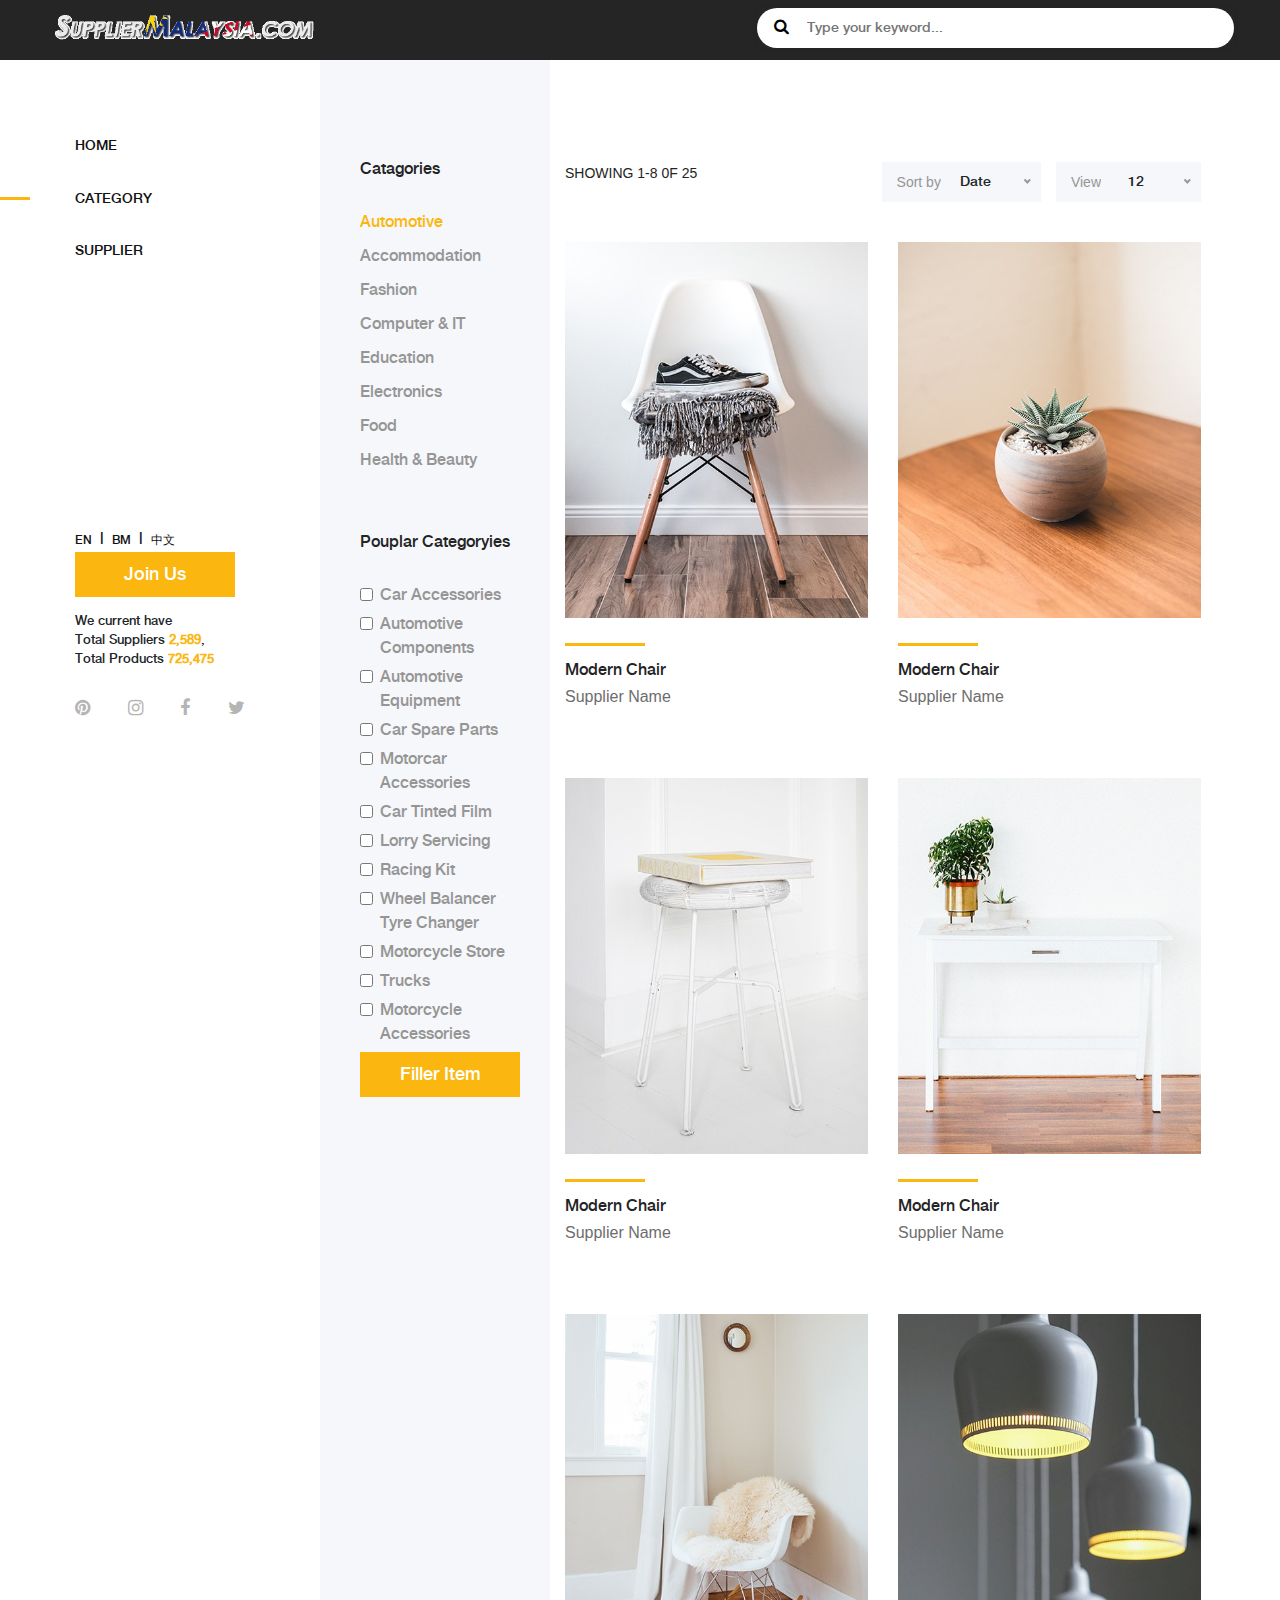
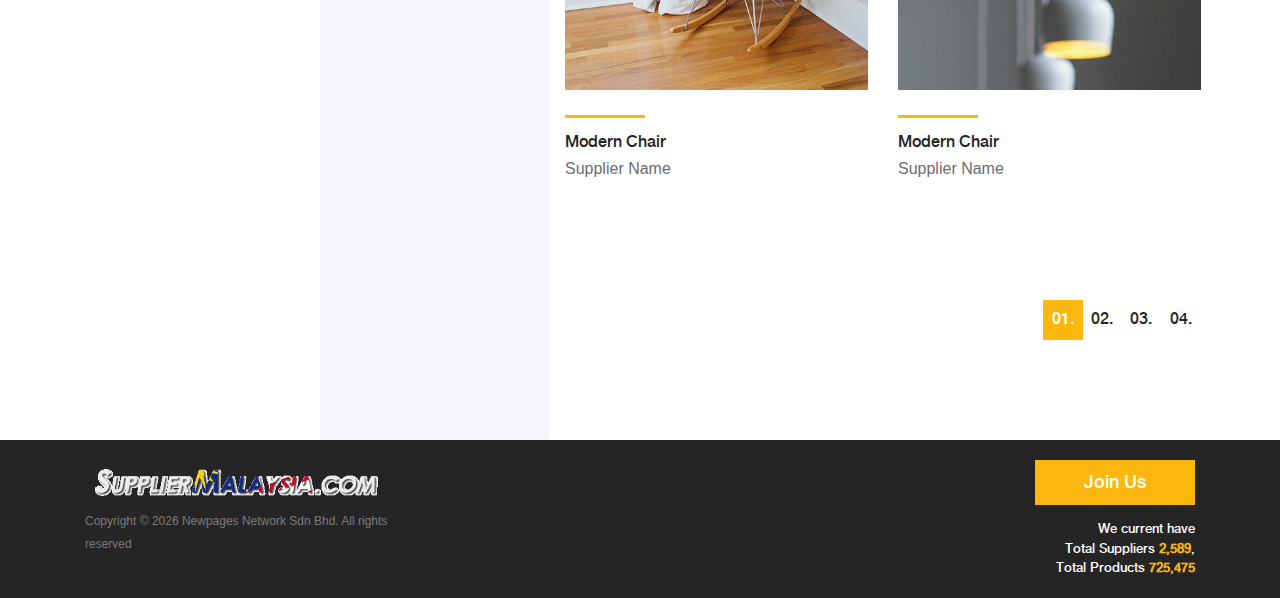
==== commit b098ef7a: "update" ====
--- a/category-accommodation.html
+++ b/category-accommodation.html
@@ -1,15 +1,16 @@
+<!DOCTYPE html>
 <html lang="en">
 
 <head>
     <meta charset="UTF-8">
-    <meta name="description" content>
+    <meta name="description" content="">
     <meta http-equiv="X-UA-Compatible" content="IE=edge">
     <meta name="viewport" content="width=device-width, initial-scale=1, shrink-to-fit=no">
 
     <title>Supplier Malaysia | Category</title>
 
-    <!-- Favicon -->
-    <link rel="icon" href="img/core-img/favicon.ico">
+    <!-- Favicon  -->
+    <!-- <link rel="icon" href="img/core-img/favicon.ico"> -->
 
     <!-- Core Style CSS -->
     <link rel="stylesheet" href="css/core-style.css">
@@ -18,45 +19,36 @@
 </head>
 
 <body>
+
     <!-- Search Wrapper Area Start -->
-    <div class="search-wrapper section-padding-100">
-        <div class="search-close">
-            <i class="fa fa-close" aria-hidden="true"></i>
-        </div>
-        <div class="container">
-            <div class="row">
-                <div class="col-12">
-                    <div class="search-content">
-                        <img src="img/core-img/logo.gif" alt>
-                        <form action="#" method="get">
-                            <input type="search" name="search" id="search" placeholder="Type your keyword...">
-                            <button type="submit">
-                                    <i class="fa fa-search"></i>
-                                </button>
-                        </form>
-                    </div>
-                </div>
-            </div>
-        </div>
-    </div>
+    <nav class="sm_search_area navbar d-none d-md-block">
+        <div class="container-fluid">
+            <div class="navbar-header col-12 col-md-6 col-lg-3">
+                <a href="index.html"><img src="img/core-img/logo.gif" alt=""></a>
+            </div>
+            <div class="search-content col-12 col-md-6 col-lg-5">
+                <form action="#" method="get">
+                    <input type="search" name="search" id="search" placeholder="Type your keyword...">
+                    <button type="submit"><i class="fa fa-search"></i></button>
+                </form>
+            </div>
+        </div>
+        </div>
+    </nav>
     <!-- Search Wrapper Area End -->
 
     <!-- ##### Main Content Wrapper Start ##### -->
     <div class="main-content-wrapper d-flex clearfix">
 
-        <!-- Mobile Nav (max width 767px) -->
+        <!-- Mobile Nav (max width 767px)-->
         <div class="mobile-nav">
             <!-- Navbar Brand -->
             <div class="sm-navbar-brand">
-                <a href="index.html">
-                    <img src="img/core-img/logo.gif" alt>
-                </a>
+                <a href="index.html"><img src="img/core-img/logo.gif" alt=""></a>
             </div>
             <!-- Navbar Toggler -->
             <div class="sm-navbar-toggler">
-                <span></span>
-                <span></span>
-                <span></span>
+                <span></span><span></span><span></span>
             </div>
         </div>
 
@@ -67,65 +59,37 @@
                 <i class="fa fa-close" aria-hidden="true"></i>
             </div>
             <!-- Logo -->
-            <div class="d-none d-md-block sm-logo mb-15">
-                <a href="index.html">
-                    <img src="img/core-img/logo.gif" alt>
-                </a>
-            </div>
+            <!-- <div class="d-none d-md-block sm-logo mb-15">
+                <a href="index.html"><img src="img/core-img/logo.gif" alt=""></a>
+            </div> -->
             <!-- sm Nav -->
             <nav class="sm-nav">
                 <ul>
-                    <li>
-                        <a href="index.html">Home</a>
-                    </li>
-                    <li class="active">
-                        <a href="category-accommodation.html">Category</a>
-                    </li>
-                    <li>
-                        <a href="category-supplier.html">Supplier</a>
-                    </li>
-                    <li>
-                        <a href="#" class="search-nav">
-                            <i class="fa fa-search"></i> Search
-                        </a>
-                    </li>
+                    <li><a href="index.html">Home</a></li>
+                    <li class="active"><a href="category-accommodation.html">Category</a></li>
+                    <li><a href="category-supplier.html">Supplier</a></li>
+                    <!-- <li><a href="#" class="search-nav"><i class="fa fa-search"></i> Search</a></li> -->
                 </ul>
             </nav>
             <div class="sm-btn-group mb-250"></div>
             <!-- Button Group -->
             <div class="sm-btn-group mb-30">
-                    <a href="#">EN</a>&nbsp
-                    |&nbsp<a href="#">BM</a>&nbsp
-                    |&nbsp<a href="#">CN</a>&nbsp
-                <a href="joinUs.html" class="btn sm-btn mb-15">
-                        Join Us
-                    </a>
+                <a href="#">EN</a>&nbsp |&nbsp
+                <a href="#">BM</a>&nbsp |&nbsp
+                <a href="#">中文</a>&nbsp
+                <a href="joinUs.html" class="btn sm-btn mb-15">Join Us</a>
                 <ul class="sm-nav">
                     <li style="font-size:.8rem">We current have</li>
-                    <li style="font-size:.8rem">
-                        Total Suppliers
-                        <strong style="color:#fbb710;">2,589</strong> ,
-                    </li>
-                    <li style="font-size:.8rem">
-                        Total Products
-                        <strong style="color:#fbb710;">725,475</strong>
-                    </li>
+                    <li style="font-size:.8rem">Total Suppliers <strong style="color:#fbb710;">2,589</strong>,</li>
+                    <li style="font-size:.8rem">Total Products <strong style="color:#fbb710;">725,475</strong></li>
                 </ul>
             </div>
             <!-- Social Button -->
             <div class="social-info d-flex justify-content-between">
-                <a href="#">
-                    <i class="fa fa-pinterest" aria-hidden="true"></i>
-                </a>
-                <a href="#">
-                    <i class="fa fa-instagram" aria-hidden="true"></i>
-                </a>
-                <a href="#">
-                    <i class="fa fa-facebook" aria-hidden="true"></i>
-                </a>
-                <a href="#">
-                    <i class="fa fa-twitter" aria-hidden="true"></i>
-                </a>
+                <a href="#"><i class="fa fa-pinterest" aria-hidden="true"></i></a>
+                <a href="#"><i class="fa fa-instagram" aria-hidden="true"></i></a>
+                <a href="#"><i class="fa fa-facebook" aria-hidden="true"></i></a>
+                <a href="#"><i class="fa fa-twitter" aria-hidden="true"></i></a>
             </div>
         </header>
         <!-- Header Area End -->
@@ -137,33 +101,17 @@
                 <!-- Widget Title -->
                 <h6 class="widget-title mb-30">Catagories</h6>
 
-                <!-- Catagories -->
+                <!--  Catagories  -->
                 <div class="catagories-menu">
                     <ul>
-                        <li class="active">
-                            <a href="category-accommodation.html">Accommodation</a>
-                        </li>
-                        <li>
-                            <a href="category-fashion.html">Fashion</a>
-                        </li>
-                        <li>
-                            <a href="category-automotive.html">Automotive</a>
-                        </li>
-                        <li>
-                            <a href="category-computers&it.html">Computer & IT</a>
-                        </li>
-                        <li>
-                            <a href="category-eduction.html">Education</a>
-                        </li>
-                        <li>
-                            <a href="category-electronic.html">Electronics</a>
-                        </li>
-                        <li>
-                            <a href="category-food.html">Food</a>
-                        </li>
-                        <li>
-                            <a href="category-h&b.html">Health & Beauty</a>
-                        </li>
+                        <li class="active"><a href="category-automotive.html">Automotive</a></li>
+                        <li><a href="category-accommodation.html">Accommodation</a></li>
+                        <li><a href="category-fashion.html">Fashion</a></li>
+                        <li><a href="category-computers&it.html">Computer & IT</a></li>
+                        <li><a href="category-eduction.html">Education</a></li>
+                        <li><a href="category-electronic.html">Electronics</a></li>
+                        <li><a href="category-food.html">Food</a></li>
+                        <li><a href="category-h&b.html">Health & Beauty</a></li>
                     </ul>
                 </div>
             </div>
@@ -176,25 +124,55 @@
                 <div class="widget-desc">
                     <!-- Single Form Check -->
                     <div class="form-check">
-                        <input class="form-check-input" type="checkbox" value id="Accommodation">
-                        <label class="form-check-label" for="sm">
-                                Tourism & Recreation
-                            </label>
-                    </div>
-                    <div class="form-check">
-                        <input class="form-check-input" type="checkbox" value id="Accommodation">
-                        <label class="form-check-label" for="sm">
-                                Hotel
-                            </label>
-                    </div>
-                    <div class="form-check">
-                        <input class="form-check-input" type="checkbox" value id="Accommodation">
-                        <label class="form-check-label" for="sm">
-                                Popular Places
-                            </label>
+                        <input class="form-check-input" type="checkbox" value="" id="Automotive">
+                        <label class="form-check-label" for="sm">Car Accessories</label>
+                    </div>
+                    <div class="form-check">
+                        <input class="form-check-input" type="checkbox" value="" id="Automotive">
+                        <label class="form-check-label" for="sm">Automotive Components</label>
+                    </div>
+                    <div class="form-check">
+                        <input class="form-check-input" type="checkbox" value="" id="Automotive">
+                        <label class="form-check-label" for="sm">Automotive Equipment</label>
+                    </div>
+                    <div class="form-check">
+                        <input class="form-check-input" type="checkbox" value="" id="Automotive">
+                        <label class="form-check-label" for="sm">Car Spare Parts</label>
+                    </div>
+                    <div class="form-check">
+                        <input class="form-check-input" type="checkbox" value="" id="Automotive">
+                        <label class="form-check-label" for="sm">Motorcar Accessories</label>
+                    </div>
+                    <div class="form-check">
+                        <input class="form-check-input" type="checkbox" value="" id="Automotive">
+                        <label class="form-check-label" for="sm">Car Tinted Film</label>
+                    </div>
+                    <div class="form-check">
+                        <input class="form-check-input" type="checkbox" value="" id="Automotive">
+                        <label class="form-check-label" for="sm">Lorry Servicing</label>
+                    </div>
+                    <div class="form-check">
+                        <input class="form-check-input" type="checkbox" value="" id="Automotive">
+                        <label class="form-check-label" for="sm">Racing Kit</label>
+                    </div>
+                    <div class="form-check">
+                        <input class="form-check-input" type="checkbox" value="" id="Automotive">
+                        <label class="form-check-label" for="sm">Wheel Balancer Tyre Changer</label>
+                    </div>
+                    <div class="form-check">
+                        <input class="form-check-input" type="checkbox" value="" id="Automotive">
+                        <label class="form-check-label" for="sm">Motorcycle Store</label>
+                    </div>
+                    <div class="form-check">
+                        <input class="form-check-input" type="checkbox" value="" id="Automotive">
+                        <label class="form-check-label" for="sm">Trucks</label>
+                    </div>
+                    <div class="form-check">
+                        <input class="form-check-input" type="checkbox" value="" id="Automotive">
+                        <label class="form-check-label" for="sm">Motorcycle Accessories</label>
                     </div>
                     <div class="sm-btn-group mb-30">
-                        <button class="btn sm-btn">Fill Item</button>
+                        <button class="btn sm-btn">Filler Item</button>
                     </div>
                 </div>
             </div>
@@ -216,21 +194,21 @@
                                     <p>Sort by</p>
                                     <form action="#" method="get">
                                         <select name="select" id="sortBydate">
-                                                <option value="value">Date</option>
-                                                <option value="value">Newest</option>
-                                                <option value="value">Popular</option>
-                                            </select>
+                                            <option value="value">Date</option>
+                                            <option value="value">Newest</option>
+                                            <option value="value">Popular</option>
+                                        </select>
                                     </form>
                                 </div>
                                 <div class="view-product d-flex align-items-center">
                                     <p>View</p>
                                     <form action="#" method="get">
                                         <select name="select" id="viewProduct">
-                                                <option value="value">12</option>
-                                                <option value="value">24</option>
-                                                <option value="value">48</option>
-                                                <option value="value">96</option>
-                                            </select>
+                                            <option value="value">12</option>
+                                            <option value="value">24</option>
+                                            <option value="value">48</option>
+                                            <option value="value">96</option>
+                                        </select>
                                     </form>
                                 </div>
                             </div>
@@ -245,141 +223,129 @@
                         <div class="single-product-wrapper">
                             <!-- Product Image -->
                             <div class="product-img">
-                                <a href="product-details.html">
-                                    <img src="img/product-img/product1.jpg" alt>
-                                    <!-- Hover Thumb -->
-                                    <img class="hover-img" src="img/product-img/product2.jpg" alt>
-                                </a>
-                            </div>
-
-                            <!-- Product Description -->
-                            <div class="product-description d-flex align-items-center justify-content-between">
-                                <!-- Product Meta Data -->
-                                <div class="product-meta-data">
-                                    <div class="line"></div>
-                                    <a href="product-details.html">
-                                        <h6>Modern Chair</h6>
-                                        <p>Supplier Name</p>
-                                    </a>
-                                </div>
-                            </div>
-                        </div>
-                    </div>
-
-                    <!-- Single Product Area -->
-                    <div class="col-12 col-sm-6 col-md-12 col-xl-6">
-                        <div class="single-product-wrapper">
-                            <!-- Product Image -->
-                            <div class="product-img">
-                                <a href="product-details.html">
-                                    <img src="img/product-img/product2.jpg" alt>
-                                    <!-- Hover Thumb -->
-                                    <img class="hover-img" src="img/product-img/product3.jpg" alt>
-                                </a>
-                            </div>
-
-                            <!-- Product Description -->
-                            <div class="product-description d-flex align-items-center justify-content-between">
-                                <!-- Product Meta Data -->
-                                <div class="product-meta-data">
-                                    <div class="line"></div>
-                                    <a href="product-details.html">
-                                        <h6>Modern Chair</h6>
-                                        <p>Supplier Name</p>
-                                    </a>
-                                </div>
-                            </div>
-                        </div>
-                    </div>
-
-                    <!-- Single Product Area -->
-                    <div class="col-12 col-sm-6 col-md-12 col-xl-6">
-                        <div class="single-product-wrapper">
-                            <!-- Product Image -->
-                            <div class="product-img">
-                                <a href="product-details.html">
-                                    <img src="img/product-img/product3.jpg" alt>
-                                    <!-- Hover Thumb -->
-                                    <img class="hover-img" src="img/product-img/product4.jpg" alt>
-                                </a>
-                            </div>
-
-                            <!-- Product Description -->
-                            <div class="product-description d-flex align-items-center justify-content-between">
-                                <!-- Product Meta Data -->
-                                <div class="product-meta-data">
-                                    <div class="line"></div>
-                                    <a href="product-details.html">
-                                        <h6>Modern Chair</h6>
-                                        <p>Supplier Name</p>
-                                    </a>
-                                </div>
-                            </div>
-                        </div>
-                    </div>
-
-                    <!-- Single Product Area -->
-                    <div class="col-12 col-sm-6 col-md-12 col-xl-6">
-                        <div class="single-product-wrapper">
-                            <!-- Product Image -->
-                            <div class="product-img">
-                                <a href="product-details.html">
-                                    <img src="img/product-img/product4.jpg" alt>
-                                    <!-- Hover Thumb -->
-                                    <img class="hover-img" src="img/product-img/product5.jpg" alt>
-                                </a>
-                            </div>
-
-                            <!-- Product Description -->
-                            <div class="product-description d-flex align-items-center justify-content-between">
-                                <!-- Product Meta Data -->
-                                <div class="product-meta-data">
-                                    <div class="line"></div>
-                                    <a href="product-details.html">
-                                        <h6>Modern Chair</h6>
-                                        <p>Supplier Name</p>
-                                    </a>
-                                </div>
-                            </div>
-                        </div>
-                    </div>
-
-                    <!-- Single Product Area -->
-                    <div class="col-12 col-sm-6 col-md-12 col-xl-6">
-                        <div class="single-product-wrapper">
-                            <!-- Product Image -->
-                            <div class="product-img">
-                                <a href="product-details.html">
-                                    <img src="img/product-img/product5.jpg" alt>
-                                    <!-- Hover Thumb -->
-                                    <img class="hover-img" src="img/product-img/product6.jpg" alt>
-                                </a>
-                            </div>
-
-                            <!-- Product Description -->
-                            <div class="product-description d-flex align-items-center justify-content-between">
-                                <!-- Product Meta Data -->
-                                <div class="product-meta-data">
-                                    <div class="line"></div>
-                                    <a href="product-details.html">
-                                        <h6>Modern Chair</h6>
-                                        <p>Supplier Name</p>
-                                    </a>
-                                </div>
-                            </div>
-                        </div>
-                    </div>
-
-                    <!-- Single Product Area -->
-                    <div class="col-12 col-sm-6 col-md-12 col-xl-6">
-                        <div class="single-product-wrapper">
-                            <!-- Product Image -->
-                            <div class="product-img">
-                                <a href="product-details.html">
-                                    <img src="img/product-img/product6.jpg" alt>
-                                    <!-- Hover Thumb -->
-                                    <img class="hover-img" src="img/product-img/product1.jpg" alt>
-                                </a>
+                                <img src="img/product-img/product1.jpg" alt="">
+                                <!-- Hover Thumb -->
+                                <img class="hover-img" src="img/product-img/product2.jpg" alt="">
+                            </div>
+
+                            <!-- Product Description -->
+                            <div class="product-description d-flex align-items-center justify-content-between">
+                                <!-- Product Meta Data -->
+                                <div class="product-meta-data">
+                                    <div class="line"></div>
+                                    <a href="product-details.html">
+                                        <h6>Modern Chair</h6>
+                                        <p>Supplier Name</p>
+                                    </a>
+                                </div>
+                            </div>
+                        </div>
+                    </div>
+
+                    <!-- Single Product Area -->
+                    <div class="col-12 col-sm-6 col-md-12 col-xl-6">
+                        <div class="single-product-wrapper">
+                            <!-- Product Image -->
+                            <div class="product-img">
+                                <img src="img/product-img/product2.jpg" alt="">
+                                <!-- Hover Thumb -->
+                                <img class="hover-img" src="img/product-img/product3.jpg" alt="">
+                            </div>
+
+                            <!-- Product Description -->
+                            <div class="product-description d-flex align-items-center justify-content-between">
+                                <!-- Product Meta Data -->
+                                <div class="product-meta-data">
+                                    <div class="line"></div>
+                                    <a href="product-details.html">
+                                        <h6>Modern Chair</h6>
+                                        <p>Supplier Name</p>
+                                    </a>
+                                </div>
+                            </div>
+                        </div>
+                    </div>
+
+                    <!-- Single Product Area -->
+                    <div class="col-12 col-sm-6 col-md-12 col-xl-6">
+                        <div class="single-product-wrapper">
+                            <!-- Product Image -->
+                            <div class="product-img">
+                                <img src="img/product-img/product3.jpg" alt="">
+                                <!-- Hover Thumb -->
+                                <img class="hover-img" src="img/product-img/product4.jpg" alt="">
+                            </div>
+
+                            <!-- Product Description -->
+                            <div class="product-description d-flex align-items-center justify-content-between">
+                                <!-- Product Meta Data -->
+                                <div class="product-meta-data">
+                                    <div class="line"></div>
+                                    <a href="product-details.html">
+                                        <h6>Modern Chair</h6>
+                                        <p>Supplier Name</p>
+                                    </a>
+                                </div>
+                            </div>
+                        </div>
+                    </div>
+
+                    <!-- Single Product Area -->
+                    <div class="col-12 col-sm-6 col-md-12 col-xl-6">
+                        <div class="single-product-wrapper">
+                            <!-- Product Image -->
+                            <div class="product-img">
+                                <img src="img/product-img/product4.jpg" alt="">
+                                <!-- Hover Thumb -->
+                                <img class="hover-img" src="img/product-img/product5.jpg" alt="">
+                            </div>
+
+                            <!-- Product Description -->
+                            <div class="product-description d-flex align-items-center justify-content-between">
+                                <!-- Product Meta Data -->
+                                <div class="product-meta-data">
+                                    <div class="line"></div>
+                                    <a href="product-details.html">
+                                        <h6>Modern Chair</h6>
+                                        <p>Supplier Name</p>
+                                    </a>
+                                </div>
+                            </div>
+                        </div>
+                    </div>
+
+                    <!-- Single Product Area -->
+                    <div class="col-12 col-sm-6 col-md-12 col-xl-6">
+                        <div class="single-product-wrapper">
+                            <!-- Product Image -->
+                            <div class="product-img">
+                                <img src="img/product-img/product5.jpg" alt="">
+                                <!-- Hover Thumb -->
+                                <img class="hover-img" src="img/product-img/product6.jpg" alt="">
+                            </div>
+
+                            <!-- Product Description -->
+                            <div class="product-description d-flex align-items-center justify-content-between">
+                                <!-- Product Meta Data -->
+                                <div class="product-meta-data">
+                                    <div class="line"></div>
+                                    <a href="product-details.html">
+                                        <h6>Modern Chair</h6>
+                                        <p>Supplier Name</p>
+                                    </a>
+                                </div>
+                            </div>
+                        </div>
+                    </div>
+
+                    <!-- Single Product Area -->
+                    <div class="col-12 col-sm-6 col-md-12 col-xl-6">
+                        <div class="single-product-wrapper">
+                            <!-- Product Image -->
+                            <div class="product-img">
+                                <img src="img/product-img/product6.jpg" alt="">
+                                <!-- Hover Thumb -->
+                                <img class="hover-img" src="img/product-img/product1.jpg" alt="">
                             </div>
 
                             <!-- Product Description -->
@@ -402,26 +368,10 @@
                         <!-- Pagination -->
                         <nav aria-label="navigation">
                             <ul class="pagination justify-content-end mt-50">
-                                <li class="page-item active">
-                                    <a class="page-link" href="#">
-                                            01.
-                                        </a>
-                                </li>
-                                <li class="page-item">
-                                    <a class="page-link" href="#">
-                                            02.
-                                        </a>
-                                </li>
-                                <li class="page-item">
-                                    <a class="page-link" href="#">
-                                            03.
-                                        </a>
-                                </li>
-                                <li class="page-item">
-                                    <a class="page-link" href="#">
-                                            04.
-                                        </a>
-                                </li>
+                                <li class="page-item active"><a class="page-link" href="#">01.</a></li>
+                                <li class="page-item"><a class="page-link" href="#">02.</a></li>
+                                <li class="page-item"><a class="page-link" href="#">03.</a></li>
+                                <li class="page-item"><a class="page-link" href="#">04.</a></li>
                             </ul>
                         </nav>
                     </div>
@@ -440,18 +390,14 @@
                     <div class="single_widget_area">
                         <!-- Logo -->
                         <div class="footer-logo mr-50">
-                            <a href="index.html">
-                                <img src="img/core-img/logo.gif" alt>
-                            </a>
+                            <a href="index.html"><img src="img/core-img/logo.gif" alt=""></a>
                         </div>
                         <!-- Copywrite Text -->
                         <p class="copywrite">
-                            Copyright ©
+                            Copyright &copy;
                             <script>
                                 document.write(new Date().getFullYear());
-                            </script>
-                            Newpages Network Sdn Bhd. All rights reserved
-                        </p>
+                            </script> Newpages Network Sdn Bhd. All rights reserved</p>
                     </div>
                 </div>
                 <!-- Single Widget Area -->
@@ -459,19 +405,11 @@
                     <div class="single_widget_area">
                         <!-- Footer Menu -->
                         <div class="footer_menu">
-                            <a href="joinUs.html" class="btn sm-btn mb-15">
-                                    Join Us
-                                </a>
+                            <a href="joinUs.html" class="btn sm-btn mb-15">Join Us</a>
                             <ul class="text-right">
                                 <li style="font-size:.8rem; color:white;">We current have</li>
-                                <li style="font-size:.8rem; color:white;">
-                                    Total Suppliers
-                                    <strong style="color:#fbb710;">2,589</strong> ,
-                                </li>
-                                <li style="font-size:.8rem; color:white;">
-                                    Total Products
-                                    <strong style="color:#fbb710;">725,475</strong>
-                                </li>
+                                <li style="font-size:.8rem; color:white;">Total Suppliers <strong style="color:#fbb710;">2,589</strong>,</li>
+                                <li style="font-size:.8rem; color:white;">Total Products <strong style="color:#fbb710;">725,475</strong></li>
                             </ul>
                         </div>
                     </div>
--- a/css/core-style.css
+++ b/css/core-style.css
@@ -460,9 +460,9 @@
     position: fixed;
     z-index: 1;
     width: 100%;
-    height: 80px;
+    height: 0px;
     z-index: 5000;
-    top: -200px;
+    top: 0;
     left: 0;
     background-color: white;
     -webkit-transition-duration: 500ms;
@@ -1342,7 +1342,7 @@
 .single-products-catagory {
     position: relative;
     z-index: 1;
-    width: 33.33333%;
+    width: 33%;
     top: 0;
 }
 
--- a/style.css
+++ b/style.css
@@ -1,128 +1,392 @@
-    .sm-logo {
-        position: relative;
-        width: 230px;
-    }
-    
-    .sm-category h4 {
-        left: 0;
-        padding: 5px;
-        width: 300px;
-        opacity: 0.8;
-        background-color: #242424;
-        color: white;
-    }
-    
-    .popup {
-        background-color: white;
-        border: 1px solid #242424;
-        color: #242424;
-    }
-    
-    .nav-pills .nav-link.active {
-        font-size: 16px;
-        background-color: #fbb710;
-    }
-    
-    .container {
-        position: relative;
-        text-align: left;
-    }
-    
-    .top-left {
-        position: absolute;
-        background-color: #242424;
-        opacity: 0.8;
-        top: 5px;
-        left: 5px;
-        border: 10px;
-        padding: 10px;
-        margin: 10px;
-    }
-    
-    .top-left p {
-        color: white;
-        margin: 0;
-    }
-    
-    .address-detail p {
-        font-size: 16px;
-        text-align: left;
-        margin: 0;
-    }
-    
-    #popup-form {
-        display: flex;
-    }
-    
-    .company-container {
-        overflow: hidden;
-    }
-    
-    .supplier_item .line {
-        width: 100px;
-        height: 3px;
-        background-color: #fbb710;
-        margin-bottom: 15px;
-        display: block;
-    }
-    
-    .company-product-photo {
-        width: 100%;
-        object-fit: cover;
-        /* background-size: cover; */
-    }
-    
-    .company-header img {
-        width: 100vw;
-        box-shadow: 0 4px 2px 0 rgba(0, 0, 0, 0.2), 0 6px 10px 0 rgba(0, 0, 0, 0.19);
-        text-align: center;
-    }
-    
-    .company-container .company-img img {
-        height: 120px;
-        box-shadow: 0 0px 2px 0 rgba(0, 0, 0, 0.2), 0 6px 10px 0 rgba(0, 0, 0, 0.19);
-    }
-    
+.sm-logo {
+    position: relative;
+    width: 230px;
+}
+
+.sm-category h4 {
+    left: 0;
+    padding: 5px;
+    width: 300px;
+    opacity: 0.8;
+    background-color: #242424;
+    color: white;
+}
+
+.popup {
+    background-color: white;
+    border: 1px solid #242424;
+    color: #242424;
+}
+
+.nav-pills .nav-link.active {
+    font-size: 16px;
+    background-color: #fbb710;
+}
+
+.container {
+    position: relative;
+    text-align: left;
+}
+
+.top-left {
+    position: absolute;
+    background-color: #242424;
+    opacity: 0.8;
+    top: 5px;
+    left: 5px;
+    border: 10px;
+    padding: 10px;
+    margin: 10px;
+}
+
+.top-left p {
+    color: white;
+    margin: 0;
+}
+
+.address-detail p {
+    font-size: 16px;
+    text-align: left;
+    margin: 0;
+}
+
+#popup-form {
+    display: flex;
+}
+
+.company-container {
+    overflow: hidden;
+}
+
+.supplier_item .line {
+    width: 100px;
+    height: 3px;
+    background-color: #fbb710;
+    margin-bottom: 15px;
+    display: block;
+}
+
+.company-product-photo {
+    width: 100%;
+    object-fit: cover;
+    /* background-size: cover; */
+}
+
+.company-header img {
+    width: 100vw;
+    box-shadow: 0 4px 2px 0 rgba(0, 0, 0, 0.2), 0 6px 10px 0 rgba(0, 0, 0, 0.19);
+    text-align: center;
+}
+
+.company-container .company-img img {
+    height: 120px;
+    box-shadow: 0 0px 2px 0 rgba(0, 0, 0, 0.2), 0 6px 10px 0 rgba(0, 0, 0, 0.19);
+}
+
+.logo {
+    /* margin: 15px;
+    padding: 15px; */
+    object-fit: cover;
+    width: 100%;
+    height: auto;
+    box-shadow: 0 0px 2px 0 rgba(0, 0, 0, 0.2), 0 0px 10px 0 rgba(0, 0, 0, 0.19);
+}
+
+@media only screen and (max-width: 768px) {
     .logo {
-        /* margin: 15px;
-    padding: 15px; */
-        object-fit: cover;
-        width: 100%;
+        height: 150px;
+        width: auto;
+    }
+}
+
+.company-cover img {
+    width: 100vw;
+    box-shadow: 0 4px 2px 0 rgba(0, 0, 0, 0.2), 0 6px 10px 0 rgba(0, 0, 0, 0.19);
+    text-align: center;
+    object-fit: cover;
+}
+
+p {
+    font-family: "Noto Sans", sans-serif;
+}
+
+.supplier_item {
+    height: 300px;
+    border-radius: 5px;
+    box-shadow: 1px 4px 3px 1px rgba(0, 0, 0, 0.2), 0 6px 10px 0 rgba(0, 0, 0, 0.19);
+}
+
+@media only screen and (max-width: 768px) {
+    .supplier_item {
         height: auto;
-        box-shadow: 0 0px 2px 0 rgba(0, 0, 0, 0.2), 0 0px 10px 0 rgba(0, 0, 0, 0.19);
-    }
-    
-    .company-cover img {
-        width: 100vw;
-        box-shadow: 0 4px 2px 0 rgba(0, 0, 0, 0.2), 0 6px 10px 0 rgba(0, 0, 0, 0.19);
-        text-align: center;
-        object-fit: cover;
-    }
-    
-    p {
-        font-family: "Noto Sans", sans-serif;
-    }
-    
-    .supplier_item {
         border-radius: 5px;
         box-shadow: 1px 4px 3px 1px rgba(0, 0, 0, 0.2), 0 6px 10px 0 rgba(0, 0, 0, 0.19);
     }
-    
-    .carousel .slide {
+}
+
+.supplier_item p {
+    font-size: 12px;
+}
+
+.carousel .slide {
+    width: 100%;
+    height: 66.67vh;
+    background-size: cover;
+    overflow: hidden;
+}
+
+
+/* #coming_events {
+    display: block;
+    width: 100%;
+    top: 25%;
+    left: 25%;
+    /* right:100px; */
+
+
+/* bottom:150px;  */
+
+
+/* position: absolute;
+z-index: 9999;
+
+}
+@media only screen and (max-width: 768px) {
+    #coming_events {
+        display: block;
+        width: 90%;
+        top: 10px;
+        left: 10px;
+        position: absolute;
+        z-index: 9999;
+    }
+} */
+
+
+/* #coming_events .carousel {
+    display: block;
+    width: 1000px;
+    top: 1px;
+    left: 1px;
+    right: 1px;
+    bottom: 1px;
+    position: absolute;
+    z-index: 9999;
+}
+
+@media only screen and (max-width: 768px) {
+    #coming_events .carousel {
+        display: block;
         width: 100%;
-        height: 66.67vh;
-        background-size: cover;
-        overflow: hidden;
-    }
-
-    #coming_events {
-        display:block;
-        width:100%;
-        top:150px;
-        left:1px;
-        right:1px;
-        bottom:150px; 
-        position:absolute; 
-        z-index:9999;
-    }
-    +        top: 150px;
+        left: 1px;
+        right: 1px;
+        bottom: 150px;
+        position: absolute;
+        z-index: 9999;
+    }
+} */
+
+.company_product_list {
+    padding: 10px;
+    border-radius: 5px;
+    box-shadow: 1px 4px 3px 1px rgba(0, 0, 0, 0.2), 0 6px 10px 0 rgba(0, 0, 0, 0.19);
+}
+
+
+/* .company_product img {
+  width: 100%;
+  object-fit: cover;
+  overflow: hidden;
+} */
+
+.padding-0 {
+    padding-right: 0;
+    padding-left: 0;
+    padding-bottom: 0;
+    padding-top: 0;
+}
+
+.padding-0:first-child {
+    padding-left: 0;
+}
+
+.padding-0:last-child {
+    padding-right: 0;
+}
+
+.padding-15 {
+    padding-right: 15px;
+    padding-left: 15px;
+}
+
+.padding-r {
+    padding-right: 15px;
+}
+
+.more_product {
+    background-color: #b8b4b4;
+    color: white;
+    height: 100%;
+    width: 100%;
+    display: flex;
+    justify-content: center;
+    align-items: center;
+    overflow-wrap: break-word;
+}
+
+.category_product {
+    width: 100%;
+    background-size: cover;
+    background-repeat: no-repeat;
+    background-position: center center;
+    overflow: hidden;
+    position: relative;
+}
+
+.category_product:last-child {
+    width: 100%;
+    background-size: cover;
+    background-repeat: no-repeat;
+    background-position: center center;
+    overflow: hidden;
+    padding-right: 15px;
+    position: relative;
+}
+
+@media only screen and (max-width: 768px) {
+    .category_product {
+        height: 200px;
+    }
+}
+
+.category_product a {
+    display: block;
+    width: 100%;
+    height: 100%;
+    position: relative;
+    z-index: 10;
+}
+
+.category_product a::after {
+    -webkit-transition-duration: 250ms;
+    transition-duration: 250ms;
+    position: absolute;
+    width: 100%;
+    height: 100%;
+    top: 0;
+    left: 0;
+    content: "";
+    background-color: rgba(60, 60, 60, 0.7);
+    z-index: 1;
+    opacity: 0;
+    visibility: visible;
+}
+
+.category_product a img {
+    width: 100%;
+}
+
+.category_product .hover-content {
+    position: absolute;
+    top: 40px;
+    left: 40px;
+    z-index: 10;
+}
+
+@media only screen and (max-width: 767px) {
+    .category_product .hover-content {
+        top: 30px;
+        left: 30px;
+    }
+}
+
+.category_product .hover-content .line {
+    width: 80px;
+    height: 3px;
+    background-color: #fbb710;
+    display: block;
+    margin-bottom: 15px;
+}
+
+.category_product .hover-content p {
+    font-size: 16px;
+    color: #6d6d6d;
+    line-height: 1;
+    margin-bottom: 5px;
+    -webkit-transition-duration: 250ms;
+    transition-duration: 250ms;
+}
+
+.category_product .hover-content h4 {
+    margin-bottom: 0;
+    -webkit-transition-duration: 250ms;
+    transition-duration: 250ms;
+}
+
+.category_product:hover a::after,
+.category_product:focus a::after {
+    opacity: 1;
+    visibility: visible;
+}
+
+.category_product:hover .hover-content p,
+.category_product:hover .hover-content h4,
+.category_product:focus .hover-content p,
+.category_product:focus .hover-content h4 {
+    color: #fff;
+}
+
+.navbar {
+    background-color: #252525;
+    height: 60px;
+    z-index: 99999;
+}
+
+
+/* .sm_search_area {
+    position: fixed;
+    width: 100vw;
+    display: flex;
+    background-color: #242424;
+    flex-direction: row;
+    justify-content: center;
+    align-items: center;
+    height: 80px;
+    z-index: 99999;
+} */
+
+.search-content form {
+    position: relative;
+    z-index: 1;
+    box-shadow: 0 0 5px rgba(0, 0, 0, 0.075);
+}
+
+.search-content input {
+    width: 100%;
+    height: 40px;
+    border: none;
+    border-radius: 25px;
+    padding-left: 50px;
+    font-size: 14px;
+    color: #6b6b6b;
+}
+
+.search-content button {
+    position: absolute;
+    top: 0;
+    left: 0;
+    border: none;
+    width: 50px;
+    height: 40px;
+    z-index: 10;
+    cursor: pointer;
+    background-color: transparent;
+    text-align: center;
+}
+
+@media only screen and (max-width: 767px) {
+    .main-content-wrapper {
+        margin-top: 70px;
+    }
+}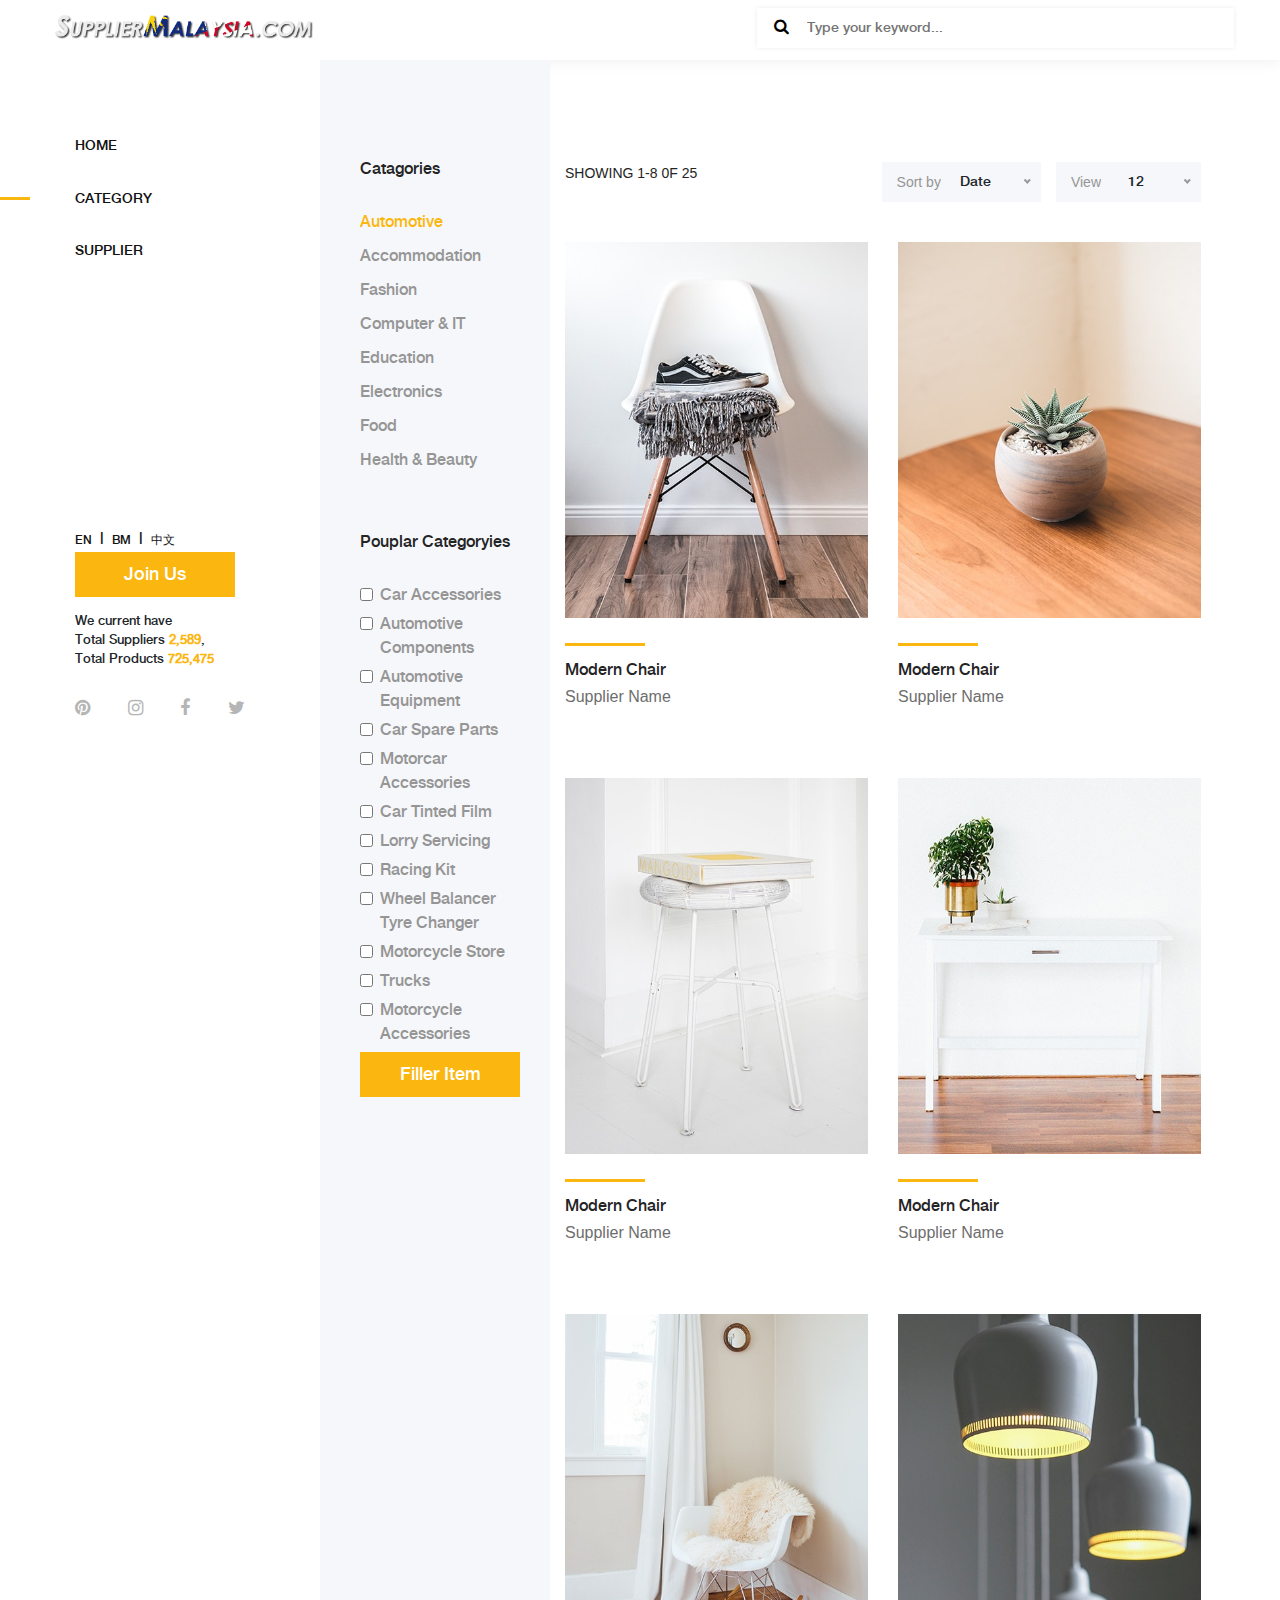
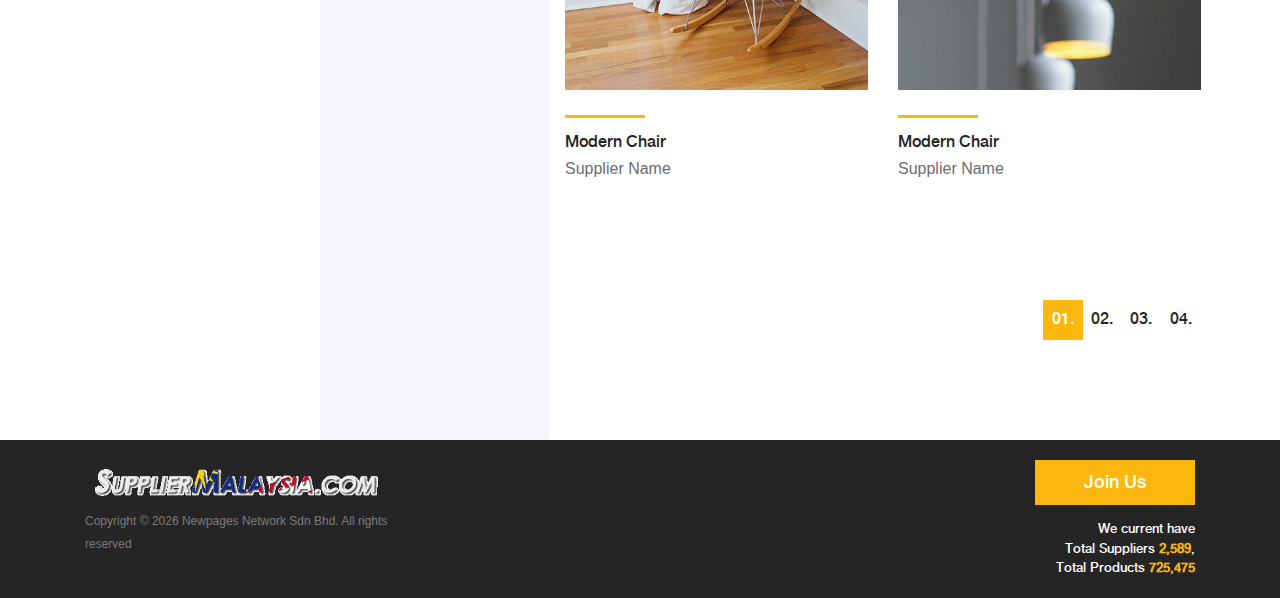
==== commit 6cf48cdb: "update" ====
--- a/category-accommodation.html
+++ b/category-accommodation.html
@@ -94,7 +94,7 @@
         </header>
         <!-- Header Area End -->
 
-        <div class="shop_sidebar_area">
+        <div class=" shop_sidebar_area">
 
             <!-- ##### Single Widget ##### -->
             <div class="widget catagory mb-50">
--- a/style.css
+++ b/style.css
@@ -121,6 +121,17 @@
         height: auto;
         border-radius: 5px;
         box-shadow: 1px 4px 3px 1px rgba(0, 0, 0, 0.2), 0 6px 10px 0 rgba(0, 0, 0, 0.19);
+    }
+}
+
+@media only screen and (min-width: 800px) {
+    .supplier_item {
+        height: auto;
+        border-radius: 5px;
+        box-shadow: 1px 4px 3px 1px rgba(0, 0, 0, 0.2), 0 6px 10px 0 rgba(0, 0, 0, 0.19);
+    }
+    .supplier_item p {
+        display: initial;
     }
 }
 
@@ -338,9 +349,8 @@
 }
 
 .navbar {
-    background-color: #252525;
+    box-shadow: 0 0 16px 0px rgba(0, 0, 0, 0.075);
     height: 60px;
-    z-index: 99999;
 }
 
 
@@ -362,7 +372,7 @@
     box-shadow: 0 0 5px rgba(0, 0, 0, 0.075);
 }
 
-.search-content input {
+.navbar input {
     width: 100%;
     height: 40px;
     border: none;
@@ -389,4 +399,39 @@
     .main-content-wrapper {
         margin-top: 70px;
     }
+}
+
+.search-content-m button {
+    position: absolute;
+    top: 0;
+    left: 0;
+    border: none;
+    width: 30px;
+    height: 20px;
+    z-index: 10;
+    cursor: pointer;
+    background-color: transparent;
+    text-align: center;
+}
+
+.search-content form {
+    position: relative;
+    top: 0;
+    left: 0;
+    z-index: 1;
+    box-shadow: 0 0 5px rgba(0, 0, 0, 0.075);
+}
+
+.search-content-m {
+    position: relative;
+}
+
+.search-content-m input {
+    width: 100%;
+    height: 30px;
+    border: none;
+    border-radius: 25px;
+    padding-left: 50px;
+    font-size: 14px;
+    color: #6b6b6b;
 }